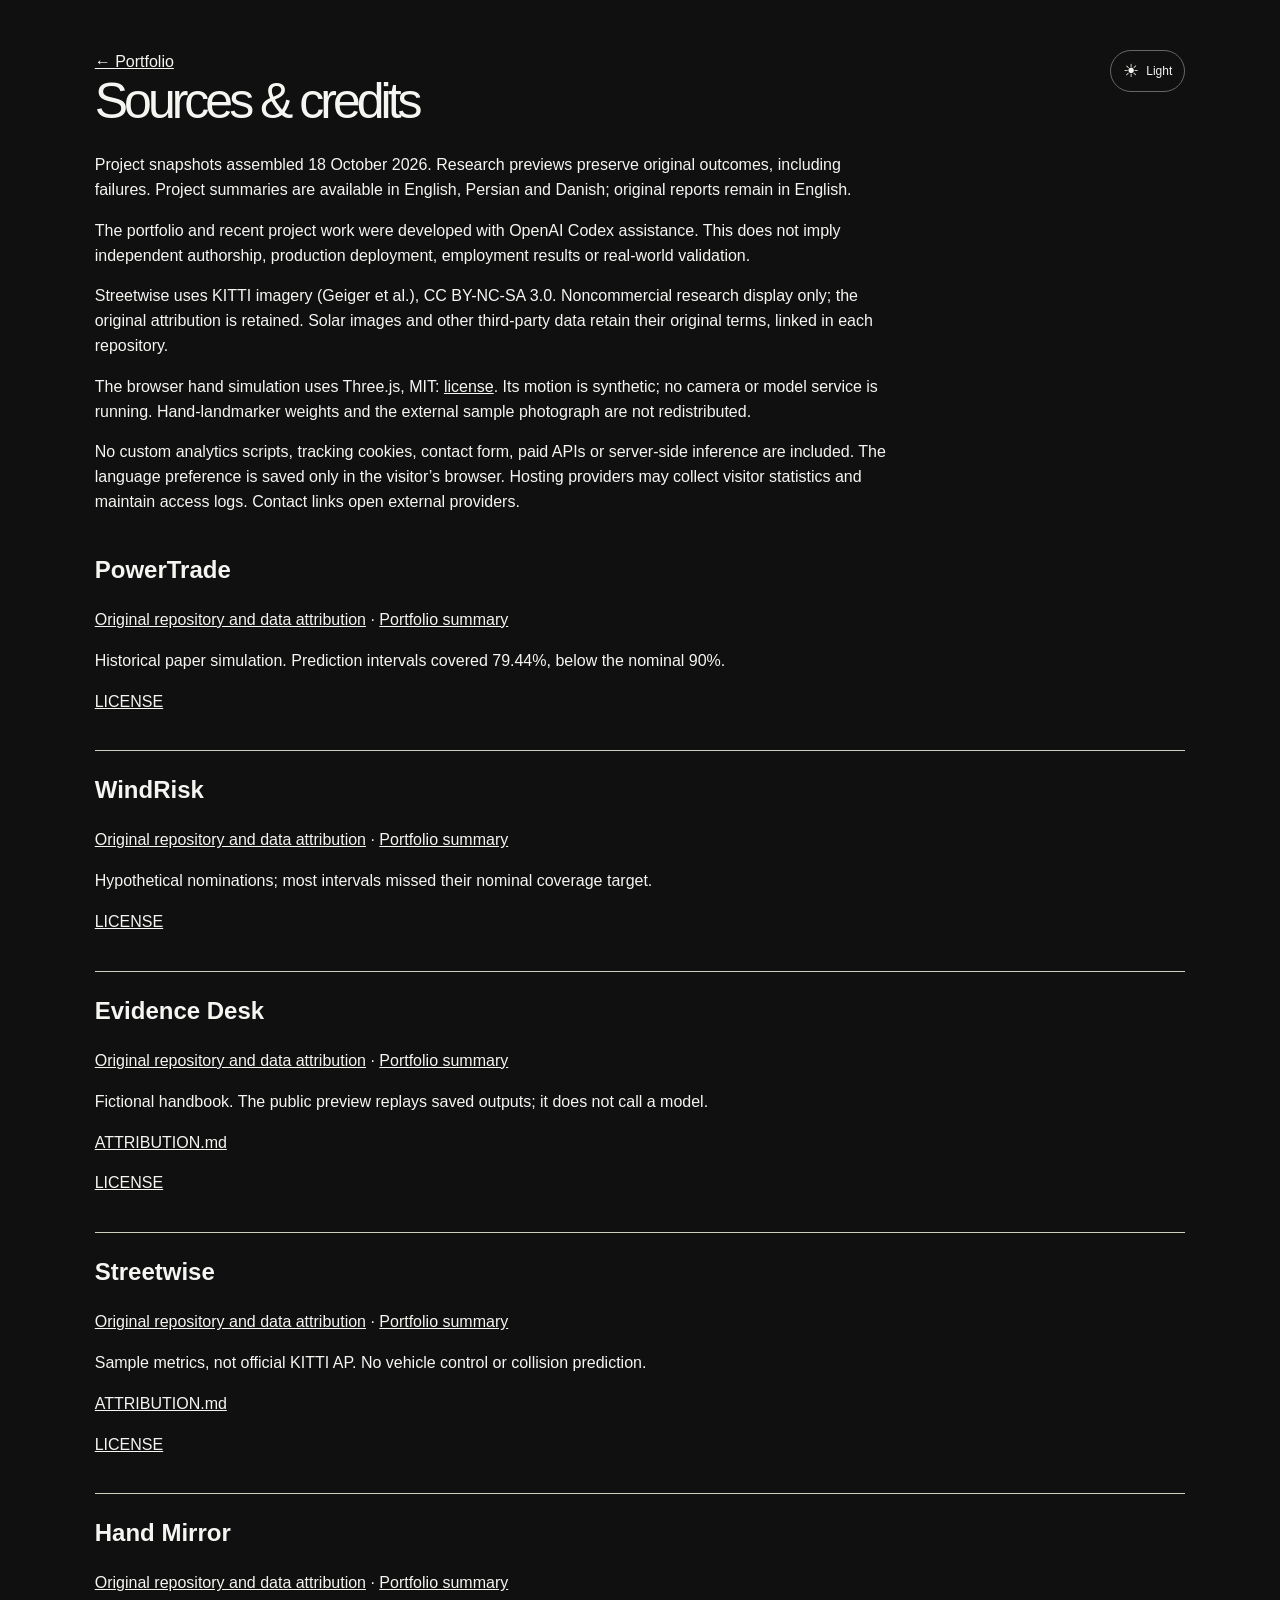
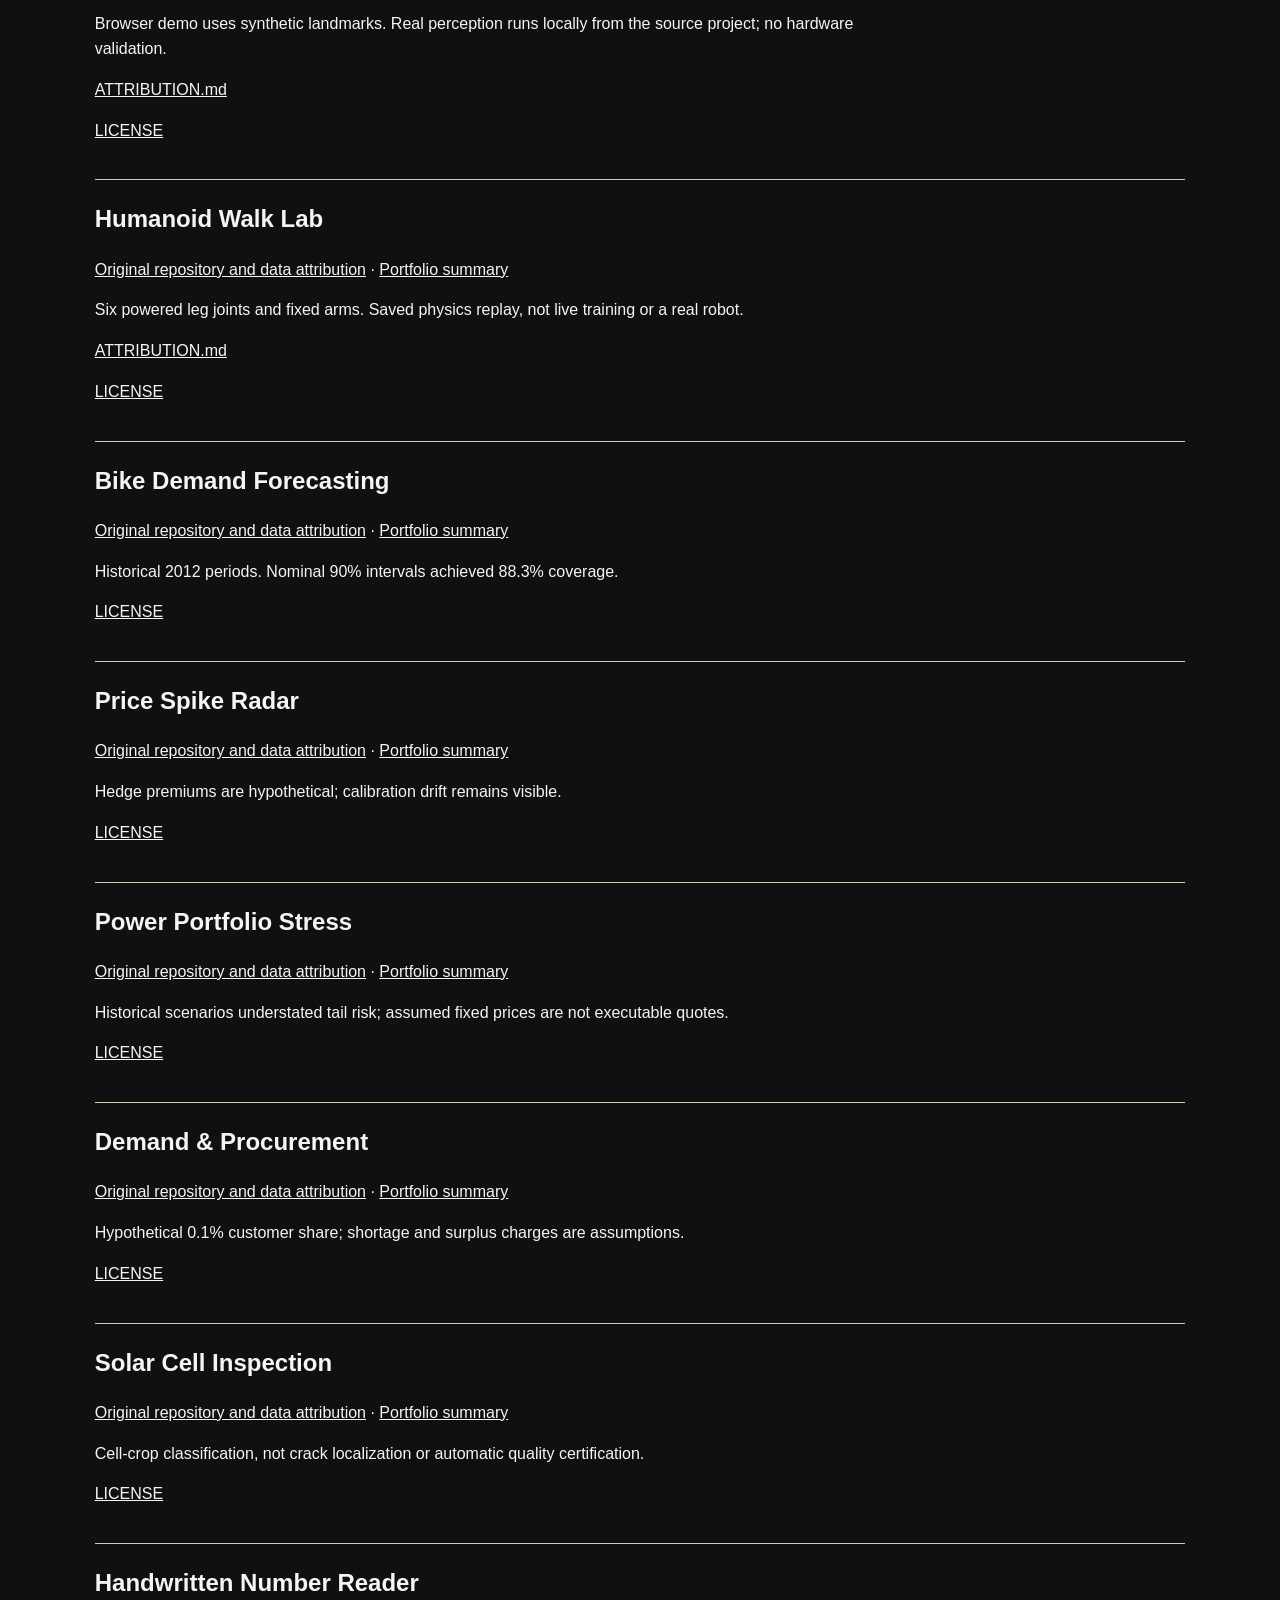
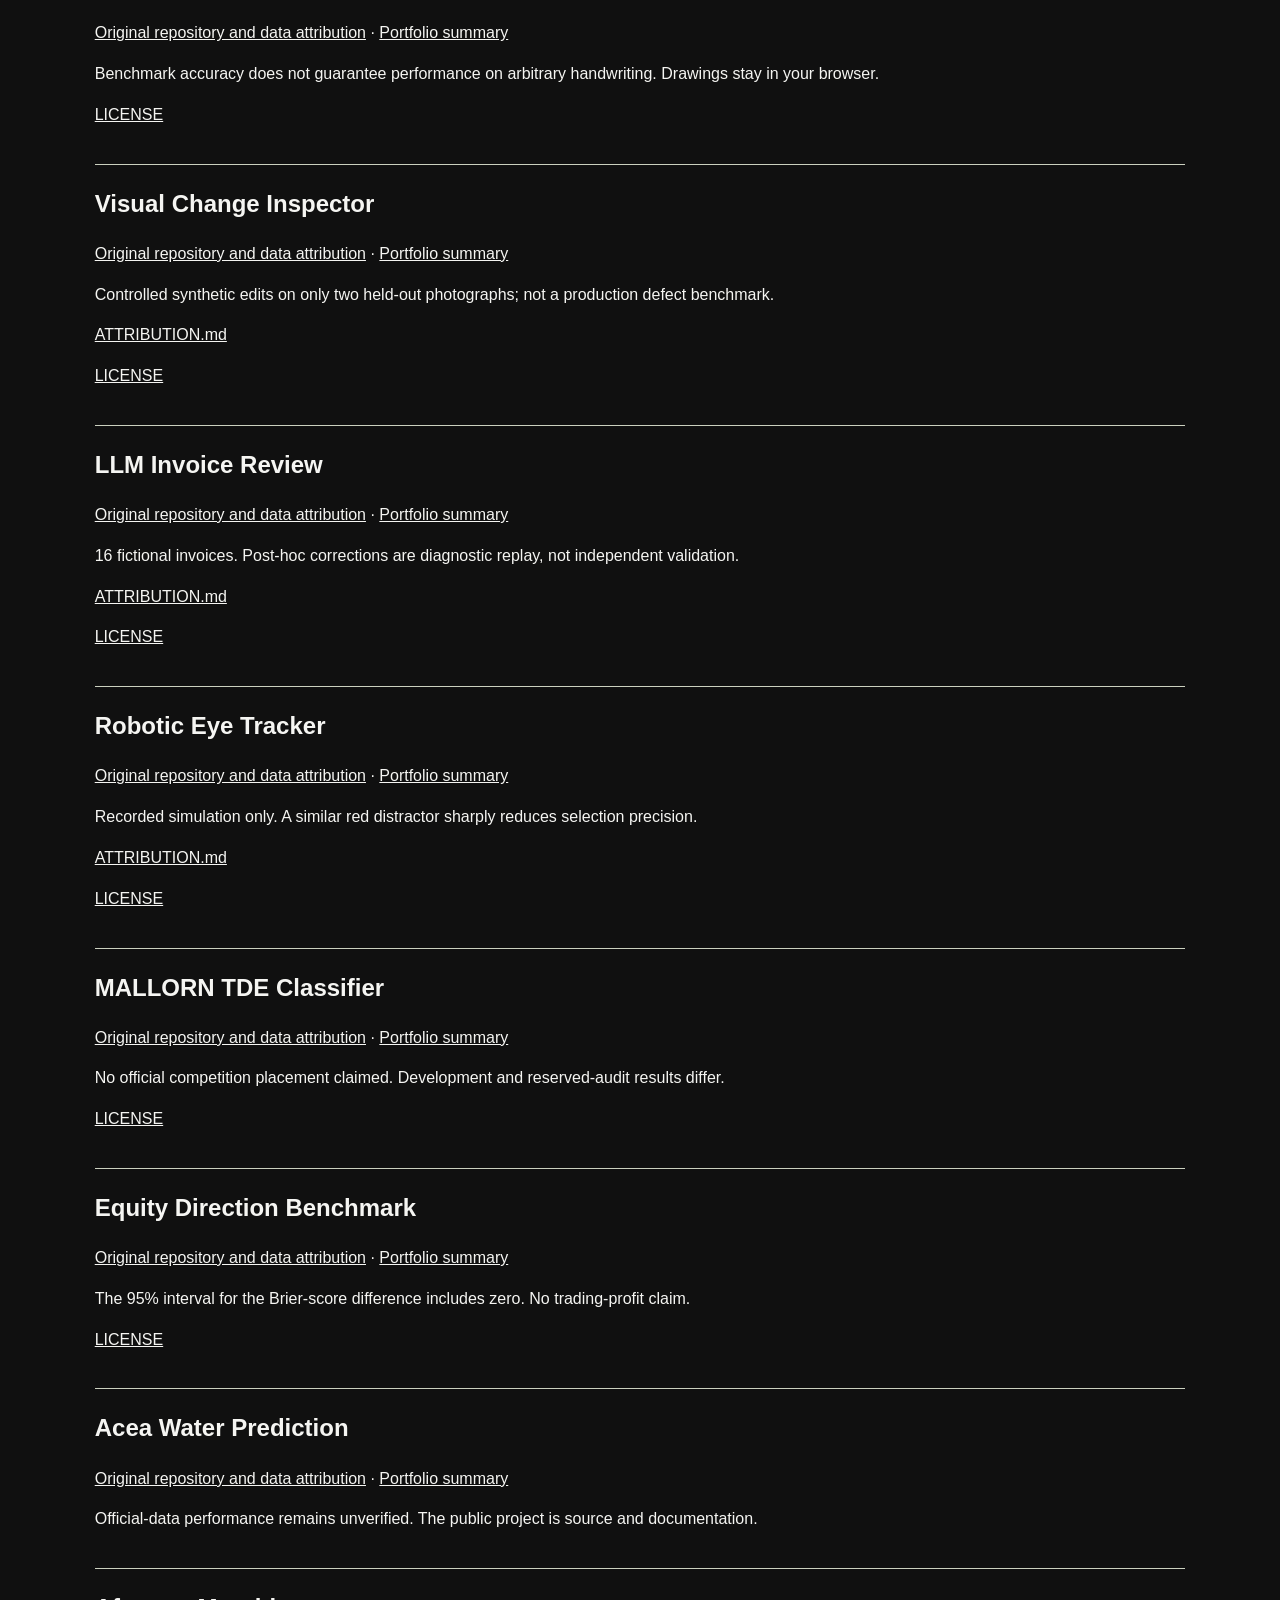
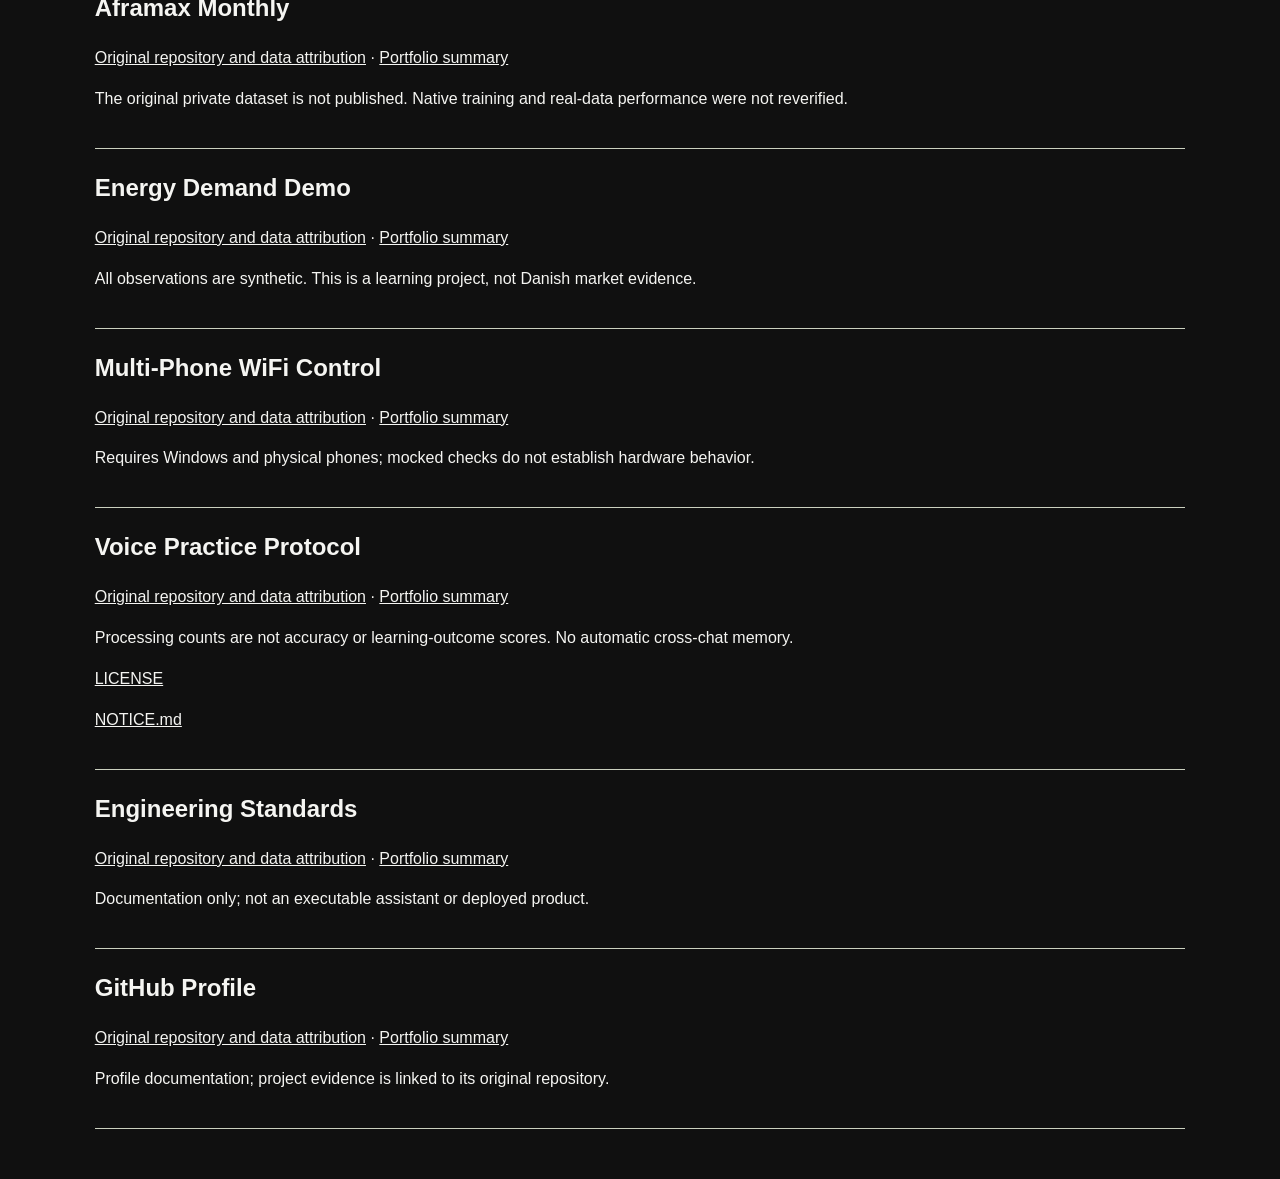
==== attribution.html @ 2ef99bba "Publish multilingual portfolio with black and light appearance options" ====
<!doctype html><html lang="en"><meta charset="utf-8"><meta name="viewport" content="width=device-width,initial-scale=1"><title>Sources & credits — Ehsan Cheraghi</title><link rel="stylesheet" href="style.css"><link rel="stylesheet" href="redesign.css"><link rel="stylesheet" href="theme.css"><script src="theme.js"></script><main class="credit-page"><button type="button" id="themeToggle" class="theme-toggle credit-theme" aria-label="Switch to light background"><span aria-hidden="true">☀</span><span class="theme-label">Light</span></button><a href="./">← Portfolio</a><h1>Sources & credits</h1><p>Project snapshots assembled 18 October 2026. Research previews preserve original outcomes, including failures. Project summaries are available in English, Persian and Danish; original reports remain in English.</p><p>The portfolio and recent project work were developed with OpenAI Codex assistance. This does not imply independent authorship, production deployment, employment results or real-world validation.</p><p>Streetwise uses KITTI imagery (Geiger et al.), CC BY-NC-SA 3.0. Noncommercial research display only; the original attribution is retained. Solar images and other third-party data retain their original terms, linked in each repository.</p><p>The browser hand simulation uses Three.js, MIT: <a href="credits/THREE-LICENSE.txt">license</a>. Its motion is synthetic; no camera or model service is running. Hand-landmarker weights and the external sample photograph are not redistributed.</p><p>No custom analytics scripts, tracking cookies, contact form, paid APIs or server-side inference are included. The language preference is saved only in the visitor’s browser. Hosting providers may collect visitor statistics and maintain access logs. Contact links open external providers.</p><article><h2>PowerTrade</h2><p><a href="https://github.com/Ehsan-Ch/danish-electricity-price-forecasting">Original repository and data attribution</a> · <a href="?project=danish-electricity-price-forecasting">Portfolio summary</a></p><p>Historical paper simulation. Prediction intervals covered 79.44%, below the nominal 90%.</p><p><a href="credits/danish-electricity-price-forecasting/LICENSE">LICENSE</a></p></article><article><h2>WindRisk</h2><p><a href="https://github.com/Ehsan-Ch/danish-wind-imbalance-risk">Original repository and data attribution</a> · <a href="?project=danish-wind-imbalance-risk">Portfolio summary</a></p><p>Hypothetical nominations; most intervals missed their nominal coverage target.</p><p><a href="credits/danish-wind-imbalance-risk/LICENSE">LICENSE</a></p></article><article><h2>Evidence Desk</h2><p><a href="https://github.com/Ehsan-Ch/llm-evidence-desk">Original repository and data attribution</a> · <a href="?project=llm-evidence-desk">Portfolio summary</a></p><p>Fictional handbook. The public preview replays saved outputs; it does not call a model.</p><p><a href="credits/llm-evidence-desk/ATTRIBUTION.md">ATTRIBUTION.md</a></p><p><a href="credits/llm-evidence-desk/LICENSE">LICENSE</a></p></article><article><h2>Streetwise</h2><p><a href="https://github.com/Ehsan-Ch/pedestrian-perception-lab">Original repository and data attribution</a> · <a href="?project=pedestrian-perception-lab">Portfolio summary</a></p><p>Sample metrics, not official KITTI AP. No vehicle control or collision prediction.</p><p><a href="credits/pedestrian-perception-lab/ATTRIBUTION.md">ATTRIBUTION.md</a></p><p><a href="credits/pedestrian-perception-lab/LICENSE">LICENSE</a></p></article><article><h2>Hand Mirror</h2><p><a href="https://github.com/Ehsan-Ch/hand-motion-robot-mirror">Original repository and data attribution</a> · <a href="?project=hand-motion-robot-mirror">Portfolio summary</a></p><p>Browser demo uses synthetic landmarks. Real perception runs locally from the source project; no hardware validation.</p><p><a href="credits/hand-motion-robot-mirror/ATTRIBUTION.md">ATTRIBUTION.md</a></p><p><a href="credits/hand-motion-robot-mirror/LICENSE">LICENSE</a></p></article><article><h2>Humanoid Walk Lab</h2><p><a href="https://github.com/Ehsan-Ch/humanoid-walk-lab">Original repository and data attribution</a> · <a href="?project=humanoid-walk-lab">Portfolio summary</a></p><p>Six powered leg joints and fixed arms. Saved physics replay, not live training or a real robot.</p><p><a href="credits/humanoid-walk-lab/ATTRIBUTION.md">ATTRIBUTION.md</a></p><p><a href="credits/humanoid-walk-lab/LICENSE">LICENSE</a></p></article><article><h2>Bike Demand Forecasting</h2><p><a href="https://github.com/Ehsan-Ch/bike-demand-forecasting">Original repository and data attribution</a> · <a href="?project=bike-demand-forecasting">Portfolio summary</a></p><p>Historical 2012 periods. Nominal 90% intervals achieved 88.3% coverage.</p><p><a href="credits/bike-demand-forecasting/LICENSE">LICENSE</a></p></article><article><h2>Price Spike Radar</h2><p><a href="https://github.com/Ehsan-Ch/danish-price-spike-radar">Original repository and data attribution</a> · <a href="?project=danish-price-spike-radar">Portfolio summary</a></p><p>Hedge premiums are hypothetical; calibration drift remains visible.</p><p><a href="credits/danish-price-spike-radar/LICENSE">LICENSE</a></p></article><article><h2>Power Portfolio Stress</h2><p><a href="https://github.com/Ehsan-Ch/danish-power-portfolio-stress">Original repository and data attribution</a> · <a href="?project=danish-power-portfolio-stress">Portfolio summary</a></p><p>Historical scenarios understated tail risk; assumed fixed prices are not executable quotes.</p><p><a href="credits/danish-power-portfolio-stress/LICENSE">LICENSE</a></p></article><article><h2>Demand &amp; Procurement</h2><p><a href="https://github.com/Ehsan-Ch/danish-demand-procurement">Original repository and data attribution</a> · <a href="?project=danish-demand-procurement">Portfolio summary</a></p><p>Hypothetical 0.1% customer share; shortage and surplus charges are assumptions.</p><p><a href="credits/danish-demand-procurement/LICENSE">LICENSE</a></p></article><article><h2>Solar Cell Inspection</h2><p><a href="https://github.com/Ehsan-Ch/solar-cell-inspection">Original repository and data attribution</a> · <a href="?project=solar-cell-inspection">Portfolio summary</a></p><p>Cell-crop classification, not crack localization or automatic quality certification.</p><p><a href="credits/solar-cell-inspection/LICENSE">LICENSE</a></p></article><article><h2>Handwritten Number Reader</h2><p><a href="https://github.com/Ehsan-Ch/handwritten-number-reader">Original repository and data attribution</a> · <a href="?project=handwritten-number-reader">Portfolio summary</a></p><p>Benchmark accuracy does not guarantee performance on arbitrary handwriting. Drawings stay in your browser.</p><p><a href="credits/handwritten-number-reader/LICENSE">LICENSE</a></p></article><article><h2>Visual Change Inspector</h2><p><a href="https://github.com/Ehsan-Ch/visual-change-inspector">Original repository and data attribution</a> · <a href="?project=visual-change-inspector">Portfolio summary</a></p><p>Controlled synthetic edits on only two held-out photographs; not a production defect benchmark.</p><p><a href="credits/visual-change-inspector/ATTRIBUTION.md">ATTRIBUTION.md</a></p><p><a href="credits/visual-change-inspector/LICENSE">LICENSE</a></p></article><article><h2>LLM Invoice Review</h2><p><a href="https://github.com/Ehsan-Ch/llm-invoice-review">Original repository and data attribution</a> · <a href="?project=llm-invoice-review">Portfolio summary</a></p><p>16 fictional invoices. Post-hoc corrections are diagnostic replay, not independent validation.</p><p><a href="credits/llm-invoice-review/ATTRIBUTION.md">ATTRIBUTION.md</a></p><p><a href="credits/llm-invoice-review/LICENSE">LICENSE</a></p></article><article><h2>Robotic Eye Tracker</h2><p><a href="https://github.com/Ehsan-Ch/robotic-eye-tracker">Original repository and data attribution</a> · <a href="?project=robotic-eye-tracker">Portfolio summary</a></p><p>Recorded simulation only. A similar red distractor sharply reduces selection precision.</p><p><a href="credits/robotic-eye-tracker/ATTRIBUTION.md">ATTRIBUTION.md</a></p><p><a href="credits/robotic-eye-tracker/LICENSE">LICENSE</a></p></article><article><h2>MALLORN TDE Classifier</h2><p><a href="https://github.com/Ehsan-Ch/mallorn-tde-classifier">Original repository and data attribution</a> · <a href="?project=mallorn-tde-classifier">Portfolio summary</a></p><p>No official competition placement claimed. Development and reserved-audit results differ.</p><p><a href="credits/mallorn-tde-classifier/LICENSE">LICENSE</a></p></article><article><h2>Equity Direction Benchmark</h2><p><a href="https://github.com/Ehsan-Ch/equity-direction-benchmark">Original repository and data attribution</a> · <a href="?project=equity-direction-benchmark">Portfolio summary</a></p><p>The 95% interval for the Brier-score difference includes zero. No trading-profit claim.</p><p><a href="credits/equity-direction-benchmark/LICENSE">LICENSE</a></p></article><article><h2>Acea Water Prediction</h2><p><a href="https://github.com/Ehsan-Ch/Acea-Water-Prediction">Original repository and data attribution</a> · <a href="?project=Acea-Water-Prediction">Portfolio summary</a></p><p>Official-data performance remains unverified. The public project is source and documentation.</p></article><article><h2>Aframax Monthly</h2><p><a href="https://github.com/Ehsan-Ch/Aframax-Monthly">Original repository and data attribution</a> · <a href="?project=Aframax-Monthly">Portfolio summary</a></p><p>The original private dataset is not published. Native training and real-data performance were not reverified.</p></article><article><h2>Energy Demand Demo</h2><p><a href="https://github.com/Ehsan-Ch/energy-demand-forecasting-demo">Original repository and data attribution</a> · <a href="?project=energy-demand-forecasting-demo">Portfolio summary</a></p><p>All observations are synthetic. This is a learning project, not Danish market evidence.</p></article><article><h2>Multi-Phone WiFi Control</h2><p><a href="https://github.com/Ehsan-Ch/Multi-Phone-WiFi-Control-System">Original repository and data attribution</a> · <a href="?project=Multi-Phone-WiFi-Control-System">Portfolio summary</a></p><p>Requires Windows and physical phones; mocked checks do not establish hardware behavior.</p></article><article><h2>Voice Practice Protocol</h2><p><a href="https://github.com/Ehsan-Ch/504-words-voice-practice">Original repository and data attribution</a> · <a href="?project=504-words-voice-practice">Portfolio summary</a></p><p>Processing counts are not accuracy or learning-outcome scores. No automatic cross-chat memory.</p><p><a href="credits/504-words-voice-practice/LICENSE">LICENSE</a></p><p><a href="credits/504-words-voice-practice/NOTICE.md">NOTICE.md</a></p></article><article><h2>Engineering Standards</h2><p><a href="https://github.com/Ehsan-Ch/engineering-copilot-knowledge">Original repository and data attribution</a> · <a href="?project=engineering-copilot-knowledge">Portfolio summary</a></p><p>Documentation only; not an executable assistant or deployed product.</p></article><article><h2>GitHub Profile</h2><p><a href="https://github.com/Ehsan-Ch/Ehsan-Ch">Original repository and data attribution</a> · <a href="?project=Ehsan-Ch">Portfolio summary</a></p><p>Profile documentation; project evidence is linked to its original repository.</p></article></main></html>
---- style.css ----
@font-face{font-family:system;src:local('Arial')}*{box-sizing:border-box}html{scroll-behavior:smooth;scroll-padding-top:100px}body{margin:0;background:#f5f3eb;color:#252722;font-family:Arial,Tahoma,sans-serif;font-size:16px;line-height:1.55}a{color:inherit;text-decoration:none}a:hover{text-decoration:underline;text-underline-offset:5px}button,input,select{font:inherit}button,a,input,select{touch-action:manipulation}button{cursor:pointer}button:focus-visible,a:focus-visible,input:focus-visible,summary:focus-visible{outline:3px solid #8f3d2e;outline-offset:5px}::selection{background:#e0ab8f}img{display:block;max-width:100%;height:auto}[hidden]{display:none!important}.header,main,footer{max-width:1392px;margin:auto;padding-inline:56px}.header{height:108px;display:flex;align-items:center;justify-content:space-between;border-bottom:1px solid #cecec3;gap:30px}.brand{font-size:40px;font-weight:800;letter-spacing:-3px;line-height:1}.brand span{font-size:12px;margin-left:5px;color:#ad4836;vertical-align:top}.header nav{display:flex;gap:36px;margin-inline-start:auto}.languages{display:flex;align-items:center;background:#e8e7de;padding:4px;border-radius:30px}.languages button{border:0;background:none;border-radius:20px;font-size:12px;padding:8px 12px;color:#4d5047}.languages button[aria-pressed=true]{background:#292e25;color:#fff}.hero{display:grid;grid-template-columns:1fr 1fr;gap:64px;align-items:center;padding:78px 0 68px}.eyebrow{font:600 11px/1.5 Arial,Tahoma,sans-serif;letter-spacing:1.6px;text-transform:uppercase;margin:0 0 24px;color:#575e50}h1,h2,h3,p{margin-top:0}h1{font-size:clamp(48px,5.5vw,77px);line-height:1.05;font-weight:500;letter-spacing:-4px;margin-bottom:26px}h1 em{font-family:Georgia,serif;font-weight:400;color:#9c4130}.intro{max-width:460px;color:#5a5f53;line-height:1.75;margin-bottom:30px}.button{display:inline-flex;align-items:center;gap:36px;background:#293b30;color:white;padding:15px 23px;font-size:14px;border-radius:3px}.button:hover{background:#3b5040;text-decoration:none}.hero-art{background:#dfe4d7;padding:22px;transform:rotate(1deg);border-radius:4px}.art-top{display:flex;justify-content:space-between;gap:15px;font-size:10px;letter-spacing:1.1px;margin-bottom:18px;color:#4c5847}.hero-art>img{width:100%;height:278px;object-fit:cover;object-position:50% 40%;border-radius:2px}.art-bottom{display:flex;justify-content:space-between;align-items:center;padding-top:22px;gap:18px}.art-bottom h2{font-size:24px;margin:0 0 5px;letter-spacing:-.5px}.art-bottom p{font-size:12px;color:#53604e;margin:0}.art-bottom>a{font-size:28px;width:45px;height:45px;display:grid;place-items:center;border:1px solid #b7c0ad;border-radius:50%}.overview{display:flex;justify-content:space-between;gap:20px;padding:22px 0;border-block:1px solid #cecec3;font-size:12px;color:#4f584a}.overview span:before{content:'+';color:#a34836;margin-inline-end:12px}.section{padding-block:76px}.section-head{display:flex;justify-content:space-between;align-items:flex-end;gap:40px;margin-bottom:34px}.section-head h2,.approach h2{font-size:40px;line-height:1.14;letter-spacing:-1.8px;font-weight:500;margin-bottom:0}.section-head>p{width:305px;max-width:40%;font-size:14px;line-height:1.7;color:#63695e;margin-bottom:0}.featured{display:grid;grid-template-columns:repeat(3,minmax(0,1fr));gap:40px 26px}.card-media{position:relative;overflow:hidden;background:#e2e4d8;aspect-ratio:1.55;border:1px solid #d3d6ca;border-radius:3px;margin-bottom:18px}.card-media img{width:100%;height:100%;object-fit:cover;object-position:top;transition:transform .25s}.project-card:hover img{transform:scale(1.025)}.card-media .ordinal{position:absolute;top:10px;left:10px;padding:3px 8px;background:#f5f3ebeb;color:#3d4c40;font-size:11px;border-radius:2px}.card-meta{display:flex;justify-content:space-between;gap:10px;font-size:10px;letter-spacing:1px;text-transform:uppercase;color:#73796c;margin-bottom:9px}.project-card h3{font-size:24px;line-height:1.15;font-weight:500;letter-spacing:-.8px;margin-bottom:12px}.project-card p{font-size:14px;color:#5e6558;line-height:1.65;margin-bottom:16px}.card-link{font-size:12px;font-weight:600;border-bottom:1px solid #b9bcad;padding-bottom:4px}.collection{border-top:1px solid #cecec3}.search{width:320px;max-width:45%}.search>span{display:block;font-size:11px;margin-bottom:8px;color:#58614e}.search input{width:100%;background:transparent;border:0;border-bottom:1px solid #6d775e;padding:10px 0;font-size:14px;border-radius:0}.filters{display:flex;gap:8px;flex-wrap:wrap}.filters button{background:transparent;border:1px solid #c9cdbd;color:#48523e;border-radius:30px;padding:8px 16px;font-size:12px}.filters button[aria-pressed=true]{background:#2c3c2e;color:#fff;border-color:#2c3c2e}.result-count{font-size:11px;color:#6c7562;margin-top:22px;margin-bottom:10px}.project-row{display:grid;grid-template-columns:40px 1fr 150px 22px;gap:24px;padding:24px 0;border-bottom:1px solid #d4d7cb;align-items:center}.row-number{font-size:12px;color:#777f6d}.project-row h3{font-size:21px;font-weight:500;line-height:1.3;margin:0 0 6px}.project-row p{font-size:13px;line-height:1.6;color:#656e5c;margin:0;max-width:720px}.row-category{font-size:11px;letter-spacing:.4px;color:#606b54}.project-row>a:last-child{font-size:24px}.approach{display:grid;grid-template-columns:1fr 1fr;gap:100px;border-top:1px solid #cbd0bf}.approach>div>p:last-child{font-size:14px;max-width:390px;line-height:1.8;margin-top:25px;color:#616b57}.principles article{display:flex;gap:25px;padding-block:20px;border-bottom:1px solid #cbd0bf}.principles article:first-child{padding-top:0}.principles article>span{font-size:11px;color:#a34a37;padding-top:5px}.principles h3{font-size:19px;font-weight:500;margin-bottom:10px}.principles p{font-size:14px;color:#626c58;margin:0}.contact{border-top:1px solid #cbd0bf}.contact-row{display:grid;grid-template-columns:1fr 1fr;gap:100px}.contact h2{font-size:48px;line-height:1.13;font-weight:500;letter-spacing:-2px;margin:0}.contact-row p{max-width:400px;color:#616a56;margin-bottom:24px}.contact-links{display:flex;flex-wrap:wrap;gap:16px}.contact-links a{font-size:14px;border-bottom:1px solid #6d775e;padding:8px 0}footer{border-top:1px solid #cbd0bf;display:flex;gap:35px;justify-content:space-between;align-items:flex-start;padding-block:26px;font-size:11px;color:#6c7461}footer>p{max-width:490px;margin:0}footer>span{white-space:nowrap}.skip{position:fixed;top:-100px;z-index:100;background:#fff;padding:15px}.skip:focus{top:10px}.detail{padding-block:50px}.back{display:inline-block;font-size:13px;margin-bottom:45px}.detail h1{max-width:900px;font-size:62px;letter-spacing:-2px}.detail .summary{max-width:800px;font-size:23px;line-height:1.5;color:#626b59}.detail .tags{display:flex;gap:8px;flex-wrap:wrap;margin:25px 0}.tags span{border:1px solid #c8cfbc;padding:5px 10px;border-radius:20px;font-size:11px}.detail-actions{display:flex;gap:20px;align-items:center;flex-wrap:wrap;margin-block:30px}.detail-actions a:not(.button){font-size:14px;border-bottom:1px solid #9ba58d}.detail-grid{display:grid;grid-template-columns:1fr 1fr;gap:40px;border-block:1px solid #cbd0bf;padding:28px 0;margin:36px 0}.detail-grid h2{font-size:12px;letter-spacing:1px;text-transform:uppercase;color:#5f6954}.detail-grid p{font-size:17px;margin:0;line-height:1.7}.preview-note{border-inline-start:3px solid #a64733;padding:10px 18px;color:#69745d;font-size:13px;background:#efeee5}.detail-visual{max-width:100%;border:1px solid #d0d5c6;margin-block:30px;border-radius:4px}.chart-list img{background:white;margin-bottom:20px;border:1px solid #d0d5c6;width:100%}.source-note{font-size:12px;color:#6c765f}.readme{white-space:pre-wrap;font:14px/1.75 Arial,Tahoma,sans-serif;overflow-wrap:anywhere;max-height:650px;overflow:auto;background:#eeeee5;padding:24px;direction:ltr;text-align:left}details>summary{cursor:pointer;padding-block:20px}.detail video{width:100%;max-height:520px;background:#132321}.credit-page{padding-block:50px}.credit-page h1{font-size:50px}.credit-page article{padding-block:20px;border-bottom:1px solid #cbd0bf}.credit-page p{max-width:800px}.credit-page a{text-decoration:underline}.webgl{width:100%;height:430px;display:block;background:#101c23}.demo-controls{display:flex;gap:10px;padding-block:15px;flex-wrap:wrap}.demo-controls button,.demo-controls select{background:#e4e8dc;color:#2b392a;border:1px solid #b4c0a5;padding:10px 16px}.demo-status{font-size:13px;color:#5f6c54}.hero-art,.project-card{min-width:0}[dir=rtl] h1,[dir=rtl] h2,[dir=rtl] h3{letter-spacing:0;font-family:Tahoma,Arial,sans-serif;line-height:1.45}[dir=rtl] h1 em{font-family:inherit;font-style:normal}[dir=rtl] .eyebrow{letter-spacing:0}[dir=rtl] .hero-art{transform:rotate(-1deg)}[dir=rtl] h1{font-size:59px}[dir=rtl] .card-meta{letter-spacing:0}[dir=rtl] .card-media .ordinal{left:auto;right:10px}[dir=rtl] .detail h1{font-size:50px}.rtl-number{direction:ltr;unicode-bidi:embed}
@media(min-width:1450px){.hero{padding-top:100px;padding-bottom:90px}.hero-art>img{height:320px}}
@media(max-width:1000px){.header,main,footer{padding-inline:30px}.hero{gap:30px}.hero-art>img{height:240px}h1{font-size:60px}.featured{grid-template-columns:repeat(2,minmax(0,1fr))}.approach,.contact-row{gap:45px}.section-head h2{font-size:34px}.project-row{grid-template-columns:25px 1fr 110px 18px;gap:14px}}
@media(max-width:680px){.header,main,footer{padding-inline:22px}.header{height:82px;gap:12px}.header nav{display:none}.brand{font-size:34px}.languages{margin-inline-start:auto}.hero{grid-template-columns:1fr;gap:40px;padding:44px 0}.hero h1{font-size:62px;letter-spacing:-3px}.hero .intro{font-size:16px}.hero-art{transform:none!important;padding:16px}.hero-art>img{height:235px}.overview{display:grid;gap:10px}.section{padding-block:50px}.section-head{display:block;margin-bottom:28px}.section-head>p{max-width:100%;width:auto;margin-top:20px}.section-head h2,.approach h2{font-size:33px}.featured{grid-template-columns:1fr;gap:36px}.card-media{aspect-ratio:1.7}.project-card h3{font-size:25px}.search{max-width:100%;width:100%;margin-top:24px;display:block}.project-row{grid-template-columns:24px 1fr 20px;gap:12px;padding-block:22px}.row-category{display:none}.project-row h3{font-size:19px}.approach,.contact-row{grid-template-columns:1fr;gap:32px}.contact h2{font-size:41px}.contact-links{gap:20px}footer{flex-direction:column;gap:14px}.detail h1{font-size:42px}.detail .summary{font-size:20px}.detail-grid{grid-template-columns:1fr;gap:25px}.webgl{height:340px}[dir=rtl] .hero h1{font-size:47px}[dir=rtl] .detail h1{font-size:37px}[dir=rtl] .section-head h2{font-size:28px}.eyebrow{font-size:10px}}
@media(prefers-reduced-motion:reduce){html{scroll-behavior:auto}*{transition:none!important}}
@media(max-width:680px){html:lang(da) .hero h1{font-size:45px;letter-spacing:-2px}}
---- redesign.css ----
/* Reference-inspired direction: monumental type, dark canvas and asymmetric work panels.
   All project content, imagery and branding remain Ehsan's original portfolio material. */
:root{--bg:#191919;--ink:#f5f5f2;--muted:#a4a4a1;--line:#3b3b39;--accent:#87e4c0}body{background:var(--bg);color:var(--ink);font-family:Arial,Tahoma,sans-serif}::selection{background:var(--accent);color:#151515}html{scroll-padding-top:40px}.header,main,footer{max-width:1600px;padding-inline:7.4vw}.header{border:0;height:120px;gap:18px;position:relative;z-index:5}.brand{font-size:46px;color:#f4f4f0;letter-spacing:-4px}.brand span{color:var(--accent);font-size:10px}.brand-caption{font-size:9px;letter-spacing:1.6px;line-height:1.5;margin-top:3px}.languages{margin-inline-start:auto;background:transparent;border:1px solid #4a4a47;padding:3px}.languages button{color:#c0c0bc;padding:7px 11px;font-size:11px}.languages button[aria-pressed=true]{background:#f0f0ec;color:#181818}.menu-toggle,.menu-close{border:0;border-radius:50%;width:58px;height:58px;display:grid;align-content:center;justify-content:center;gap:6px;background:#e8e8e3;color:#1b1b1b;margin-inline-start:20px;flex:none}.menu-toggle span{height:1px;width:21px;background:#111;display:block}.menu-toggle:hover{background:var(--accent)}.menu-close{font-size:40px;line-height:1;position:absolute;top:32px;right:5vw;border:1px solid #777}dialog{color:#191919;background:#eaeae5;width:100vw;max-width:none;height:100dvh;max-height:none;position:fixed;inset:0;margin:0;border:0;padding:12vh 10vw;overflow:auto}dialog::backdrop{background:#191919}.menu-open{overflow:hidden}.menu-links{display:flex;flex-direction:column;align-items:flex-start;gap:12px;margin-top:5vh}.menu-links a{font-size:clamp(28px,6vw,82px);font-weight:800;letter-spacing:-2px;line-height:1.12;text-transform:uppercase}.menu-links a:hover{-webkit-text-stroke:1px #191919;color:transparent;text-decoration:none}.menu-note{display:block;margin-top:7vh;font-size:12px;letter-spacing:2px}.scroll-track{position:fixed;right:3vw;top:68vh;height:18vh;width:1px;background:#3d3d3b;z-index:4;pointer-events:none}.scroll-track i{display:block;width:1px;background:#deded8;height:0}.hero{display:block;position:relative;min-height:calc(100svh - 120px);padding:7.5vh 0 11vh}.hero-copy{max-width:100%}.hero .eyebrow{color:#b0b0aa;font-size:10px;letter-spacing:2px;margin-bottom:28px}.hero h1{font-family:Arial,Tahoma,sans-serif;font-size:clamp(66px,8.25vw,132px);font-weight:900;line-height:.98;letter-spacing:-5px;text-transform:uppercase;margin-bottom:33px;max-width:1200px}.hero h1 em{font-family:inherit;font-style:normal;font-weight:900;color:transparent;-webkit-text-stroke:1.3px #eee;letter-spacing:inherit}.hero .intro{font-size:18px;line-height:1.65;max-width:680px;color:#cececa;margin-bottom:25px}.hero-link{font-size:14px;border-bottom:1px solid #777;padding-bottom:8px;display:inline-flex;gap:20px}.hero-link:hover{color:var(--accent);text-decoration:none}.hero-scroll{position:absolute;bottom:35px;right:0;display:flex;align-items:center;gap:25px;font-size:10px;text-transform:uppercase;letter-spacing:1.8px;color:#9c9c97}.hero-scroll>span:last-child{font-size:30px;color:#ddd}.overview{border-color:var(--line);font-size:11px;letter-spacing:.4px;color:#aaa;padding-block:21px}.overview span:before{color:var(--accent)}.section{padding-block:115px}.eyebrow{color:#9f9f9a;letter-spacing:2px;font-size:10px}.section-head{margin-bottom:90px;align-items:flex-end}.section-head h2,.approach h2{font-size:clamp(35px,4.4vw,66px);line-height:1.05;font-weight:800;letter-spacing:-2.5px}.section-head>p{color:#aaa;font-size:13px;line-height:1.7;max-width:29%;width:320px}.featured{display:block}.project-card{position:relative;margin-block:0 155px;padding-top:35px;isolation:isolate}.project-card:last-child{margin-bottom:0}.card-image-link{display:block;width:86%;position:relative;z-index:0}.card-media{margin:0;aspect-ratio:1.8;background:#253a30;border:0;border-radius:0;overflow:hidden;box-shadow:none}.card-media img{width:100%;height:100%;object-fit:contain;object-position:center;transition:transform 1s cubic-bezier(.2,.7,.2,1);filter:saturate(.86)}.project-card:hover .card-media img{transform:scale(1.04)}.project-card:nth-child(2n) .card-image-link{margin-inline-start:14%}.project-card:nth-child(4) .card-media{background:#eeeee6}.project-card:nth-child(5) .card-media{background:#0b151b}.project-card:nth-child(6) .card-media{background:#d5d8d4}.project-card h3{position:relative;z-index:2;margin:-12px 0 0 3%;font-size:clamp(44px,6.8vw,104px);line-height:1;letter-spacing:-4px;font-weight:900;text-transform:uppercase;max-width:83%;overflow-wrap:anywhere}.project-card h3 a{color:#f0f0ec;text-shadow:0 3px 22px #0004}.project-card h3 a:hover{text-decoration:none;color:var(--accent)}.project-card:nth-child(2n) h3{margin-inline-start:18%}.card-number{position:absolute;right:-2%;top:17%;font-size:clamp(110px,16vw,235px);font-weight:900;line-height:1;color:transparent;-webkit-text-stroke:1px #555;z-index:-1;writing-mode:vertical-rl;letter-spacing:-10px}.project-card:nth-child(2n) .card-number{right:auto;left:-2%}.card-meta{position:absolute;right:1.5%;top:38px;display:flex;flex-direction:column;gap:18px;writing-mode:vertical-rl;text-transform:uppercase;font-size:10px;letter-spacing:1.5px;color:#b9b9b3}.project-card:nth-child(2n) .card-meta{right:auto;left:1.5%}.project-circle{position:absolute;z-index:3;right:6%;top:calc(100% - 190px);width:142px;height:142px;border-radius:50%;background:var(--accent);color:#11241b;display:grid;place-items:center;text-align:center;padding:22px;transition:transform .35s,background .35s;box-shadow:0 6px 25px #0002}.project-circle>span{font-size:11px;font-weight:700;text-transform:uppercase;letter-spacing:1.2px;line-height:1.5;transform:rotate(-12deg)}.project-circle:hover{transform:rotate(12deg) scale(1.06);text-decoration:none;background:#edf7ee}.project-card:nth-child(2n) .project-circle{right:auto;left:6%}.project-card .card-description{max-width:540px;margin:24px 0 0 3%;color:#aaa;line-height:1.7;font-size:14px;padding-inline-end:20px}.project-card:nth-child(2n) .card-description{margin-inline-start:18%}.collection{border-color:var(--line)}.collection .section-head{margin-bottom:40px}.search>span{color:#aaa}.search input{color:#eee;border-color:#73736c}.search input::placeholder{color:#92928d}.filters button{border-color:#555;color:#c2c2bb}.filters button[aria-pressed=true]{background:#ededdf;border-color:#ededdf;color:#1b1b1b}.filters button:hover{border-color:#ddd}.result-count{color:#999}.project-row{border-color:var(--line);padding-block:27px;transition:padding .25s,background .25s}.project-row:hover{padding-inline:14px;background:#232321}.project-row h3{font-size:23px;font-weight:600;color:#e8e8e1;letter-spacing:-.6px}.project-row p{color:#9e9e97}.row-number,.row-category{color:#999990}.project-row>a:last-child{color:var(--accent)}.approach{border-color:var(--line);gap:90px}.approach>div>p:last-child{color:#a4a49c}.principles article{border-color:var(--line);padding-block:28px}.principles article>span{color:var(--accent)}.principles h3{font-size:22px;color:#eee}.principles p{color:#a3a39b}.contact{border-color:var(--line);padding-bottom:130px}.contact-row{grid-template-columns:1.2fr 1fr;gap:70px}.contact h2{font-size:clamp(44px,5.4vw,83px);font-weight:800;letter-spacing:-3.5px;line-height:1.05}.contact-row p{color:#aaa}.contact-links a{border-color:#888;color:var(--accent)}footer{border-color:var(--line);color:#9d9d95;padding-block:32px;font-size:11px}.detail{padding-block:70px}.detail .back{color:#aaa}.detail h1{font-size:clamp(45px,6.8vw,100px);font-weight:800;line-height:1.03;letter-spacing:-4px;text-transform:uppercase;max-width:1100px}.detail .summary{color:#b1b1a8;font-size:23px}.detail .tags span{border-color:#555;color:#bcbcb4}.detail-grid{border-color:var(--line)}.detail-grid h2{color:var(--accent)}.detail-grid p{color:#c8c8c0}.button{background:#ecece5;color:#191919;border-radius:0}.button:hover{background:var(--accent);color:#102017}.detail-actions a:not(.button){border-color:#888}.preview-note{background:#242422;border-color:var(--accent);color:#babaae}.detail-visual{border-color:#3c3c36;border-radius:0}.chart-list img{border-color:#3c3c36}.source-note{color:#aaa}.readme{background:#242422;color:#c8c8c0}.demo-controls button,.demo-controls select{background:#32332e;color:#e8e8e0;border-color:#606252}.demo-status{color:#aaa}button:disabled{opacity:.5;cursor:wait}.skip{background:#fff;color:#111}.reveal{opacity:1;transform:none}.reveal.in-view .card-media{animation:enter-work .85s cubic-bezier(.2,.7,.2,1) both}@keyframes enter-work{from{opacity:.65;transform:translateY(38px)}to{opacity:1;transform:translateY(0)}}a:focus-visible,button:focus-visible,input:focus-visible,select:focus-visible{outline:2px solid var(--accent);outline-offset:6px}
[dir=rtl] .hero h1{font-family:Tahoma,Arial,sans-serif;font-weight:900;font-size:clamp(57px,7vw,108px);line-height:1.2;letter-spacing:0}[dir=rtl] .hero h1 em{font-family:inherit;font-weight:900}[dir=rtl] .hero-scroll{right:auto;left:0}[dir=rtl] .project-card h3{font-family:Arial,Tahoma,sans-serif;line-height:1.1;letter-spacing:-2px}[dir=rtl] .card-meta{writing-mode:horizontal-tb;right:0;top:0;flex-direction:row;font-size:10px}[dir=rtl] .project-card:nth-child(2n) .card-meta{left:0;right:auto}[dir=rtl] .project-circle span{letter-spacing:0;font-size:13px;transform:none}[dir=rtl] .section-head h2,[dir=rtl] .approach h2{font-size:clamp(31px,3.8vw,53px);line-height:1.5}[dir=rtl] .contact h2{font-size:clamp(37px,4.7vw,64px);line-height:1.45}[dir=rtl] .detail h1{font-family:Arial,Tahoma,sans-serif;font-size:clamp(42px,6vw,90px);line-height:1.1}[dir=rtl] .menu-links a{letter-spacing:0;font-family:Tahoma,Arial,sans-serif;line-height:1.6}
@media(max-width:1000px){.header,main,footer{padding-inline:6vw}.hero h1{font-size:9.2vw;letter-spacing:-3px}.section{padding-block:85px}.project-card{margin-bottom:115px}.project-circle{width:118px;height:118px;top:calc(100% - 173px)}.project-card h3{font-size:7.4vw;letter-spacing:-2.5px}.card-media{aspect-ratio:1.55}.project-card .card-description{max-width:70%}.section-head h2{font-size:42px}.contact-row{gap:40px}.approach{gap:45px}}
@media(max-width:680px){.header,main,footer{padding-inline:23px}.header{height:92px;gap:10px}.brand{font-size:35px}.brand-caption{display:none}.languages{margin-inline-start:auto}.languages button{font-size:10px;padding:7px 8px}.menu-toggle{width:43px;height:43px;margin-inline-start:5px}.hero{min-height:calc(100svh - 92px);padding:10vh 0 95px}.hero h1{font-size:clamp(38px,11.7vw,75px);line-height:1.05;letter-spacing:-2px;margin-bottom:30px}.hero .eyebrow{font-size:8px;letter-spacing:1.5px;max-width:260px;line-height:1.8}.hero .intro{font-size:15px;line-height:1.75}.hero-link{font-size:12px}.hero-scroll{bottom:30px;font-size:8px;gap:15px}.scroll-track{display:none}.overview{gap:12px;padding-block:22px;font-size:10px}.section{padding-block:65px}.section-head{margin-bottom:55px}.section-head h2,.approach h2{font-size:34px;letter-spacing:-1.5px}.section-head>p{max-width:100%;font-size:13px}.project-card{padding-top:22px;margin-bottom:85px}.card-image-link{width:94%}.project-card:nth-child(2n) .card-image-link{margin-inline-start:6%}.card-media{aspect-ratio:1.2}.card-number{font-size:115px;top:32%;right:-6%;letter-spacing:-8px}.project-card:nth-child(2n) .card-number{left:-6%}.card-meta{writing-mode:horizontal-tb;right:auto;top:0;font-size:8px;gap:12px;flex-direction:row;letter-spacing:.8px}.project-card:nth-child(2n) .card-meta{left:auto;right:0}.project-card h3{font-size:clamp(30px,10vw,52px);letter-spacing:-1.5px;margin:-8px 0 0 0;max-width:88%}.project-card:nth-child(2n) h3{margin-inline-start:7%}.project-circle{width:82px;height:82px;padding:10px;right:0;top:calc(100% - 180px)}.project-card:nth-child(2n) .project-circle{left:0}.project-circle span{font-size:8px;letter-spacing:.4px}.project-card .card-description{font-size:13px;margin:20px 0 0 0;max-width:100%;padding:0}.project-card:nth-child(2n) .card-description{margin-inline-start:7%}.search{max-width:100%;width:100%}.project-row{grid-template-columns:22px 1fr 18px;padding-block:23px}.project-row h3{font-size:19px}.project-row p{font-size:12px}.approach,.contact-row{grid-template-columns:1fr;gap:36px}.contact h2{font-size:44px;letter-spacing:-1.8px}.contact{padding-bottom:70px}.contact-row p{font-size:14px}.menu-close{width:48px;height:48px;top:25px}.menu-links{margin-top:9vh;gap:24px}.menu-links a{font-size:38px;letter-spacing:-1.5px}.detail{padding-block:35px}.detail h1{font-size:43px;letter-spacing:-1.7px}.detail .summary{font-size:19px}.detail-grid p{font-size:16px}.detail-grid{grid-template-columns:1fr}.detail-actions{gap:24px}.button{font-size:12px;padding:14px 17px}.detail-actions a:not(.button){font-size:13px}.readme{padding:16px;font-size:12px}[dir=rtl] .hero h1{font-size:48px;line-height:1.35}[dir=rtl] .section-head h2{font-size:29px}[dir=rtl] .project-card h3{font-size:36px}[dir=rtl] .project-circle span{font-size:10px}[dir=rtl] .detail h1{font-size:40px}html:lang(da) .hero h1{font-size:10.6vw;letter-spacing:-1.8px}.hero-scroll,.overview{max-width:100%}}
@media(prefers-reduced-motion:reduce){html{scroll-behavior:auto}*,*::before,*::after{animation:none!important;transition:none!important}.reveal,.reveal.in-view .card-media{opacity:1;transform:none}}

@media(max-width:680px){.card-number{right:4%}.project-card:nth-child(2n) .card-number{left:4%}.hero h1{font-size:10.4vw}.credit-page{padding-block:50px}}
@media(max-width:680px){html:lang(da) .hero h1{font-size:9.5vw}}
---- theme.css ----
:root{--bg:#101010}
.theme-toggle{display:inline-flex;align-items:center;justify-content:center;gap:7px;min-height:42px;padding:9px 12px;background:transparent;color:var(--ink);border:1px solid #666;border-radius:24px;font:12px Arial,Tahoma,sans-serif;cursor:pointer;flex-shrink:0}
.theme-toggle>span:first-child{font-size:18px;line-height:1}.theme-toggle:hover{border-color:var(--accent);color:var(--accent)}.menu-toggle{margin-inline-start:0}.credit-theme{float:right;margin-bottom:20px}
html[data-theme=light]{--bg:#f7f7f2;--ink:#171917;--muted:#545950;--line:#c9cdc4;--accent:#086648}
[data-theme=light] .brand{color:var(--ink)}[data-theme=light] .brand-caption{color:#31382f}
[data-theme=light] .languages{border-color:#a5ada2}[data-theme=light] .languages button{color:#51594d}[data-theme=light] .languages button[aria-pressed=true]{background:#202820;color:#fff}
[data-theme=light] .menu-toggle{background:#202820}[data-theme=light] .menu-toggle span{background:#fff}
[data-theme=light] .hero h1 em{color:transparent;-webkit-text-stroke-color:#262e25}
[data-theme=light] .hero .intro,[data-theme=light] .detail .summary,[data-theme=light] .detail-grid p{color:#424b3e}
[data-theme=light] .eyebrow,[data-theme=light] .hero .eyebrow,[data-theme=light] .hero-scroll,[data-theme=light] .hero-scroll>span:last-child,[data-theme=light] .overview,[data-theme=light] .section-head>p,[data-theme=light] .card-meta,[data-theme=light] .card-description,[data-theme=light] .project-card .card-description,[data-theme=light] .search>span,[data-theme=light] .result-count,[data-theme=light] .project-row p,[data-theme=light] .row-number,[data-theme=light] .row-category,[data-theme=light] .approach>div>p:last-child,[data-theme=light] .principles p,[data-theme=light] .contact-row p,[data-theme=light] footer,[data-theme=light] .detail .back,[data-theme=light] .source-note,[data-theme=light] .demo-status{color:#545e50}
[data-theme=light] .project-card h3 a{color:#172017;text-shadow:0 2px 12px #f7f7f280}[data-theme=light] .project-card h3 a:hover{color:var(--accent)}[data-theme=light] .card-number{-webkit-text-stroke-color:#a6afa0}
[data-theme=light] .project-circle{background:#91e6c4;color:#122a1e}[data-theme=light] .project-circle:hover{background:#c2f7df}
[data-theme=light] .search input{color:#202820;border-color:#697862}[data-theme=light] .search input::placeholder{color:#5a6754}
[data-theme=light] .filters button{color:#46523f;border-color:#a2ad9d}[data-theme=light] .filters button[aria-pressed=true]{color:#fff;background:#253522;border-color:#253522}
[data-theme=light] .project-row:hover{background:#e9ede4}[data-theme=light] .project-row h3,[data-theme=light] .principles h3{color:#172017}
[data-theme=light] .detail .tags span{color:#46523f;border-color:#9ba995}[data-theme=light] .button{background:#243b2b;color:#fff}[data-theme=light] .button:hover{background:#086648;color:#fff}
[data-theme=light] .preview-note,[data-theme=light] .readme{background:#e9ede4;color:#34412e}[data-theme=light] .demo-controls button,[data-theme=light] .demo-controls select{background:#e5ebdf;color:#263520;border-color:#809177}
[data-theme=light] .scroll-track{background:#c0c8b9}[data-theme=light] .scroll-track i{background:#536c47}
@media(max-width:680px){.header{gap:7px;padding-inline:17px}.languages button{padding-inline:6px}.theme-toggle{min-height:39px;padding:7px;gap:4px;font-size:10px}.theme-toggle>span:first-child{font-size:16px}.menu-toggle{width:39px;height:39px}.brand{font-size:32px}.credit-theme{float:none}}
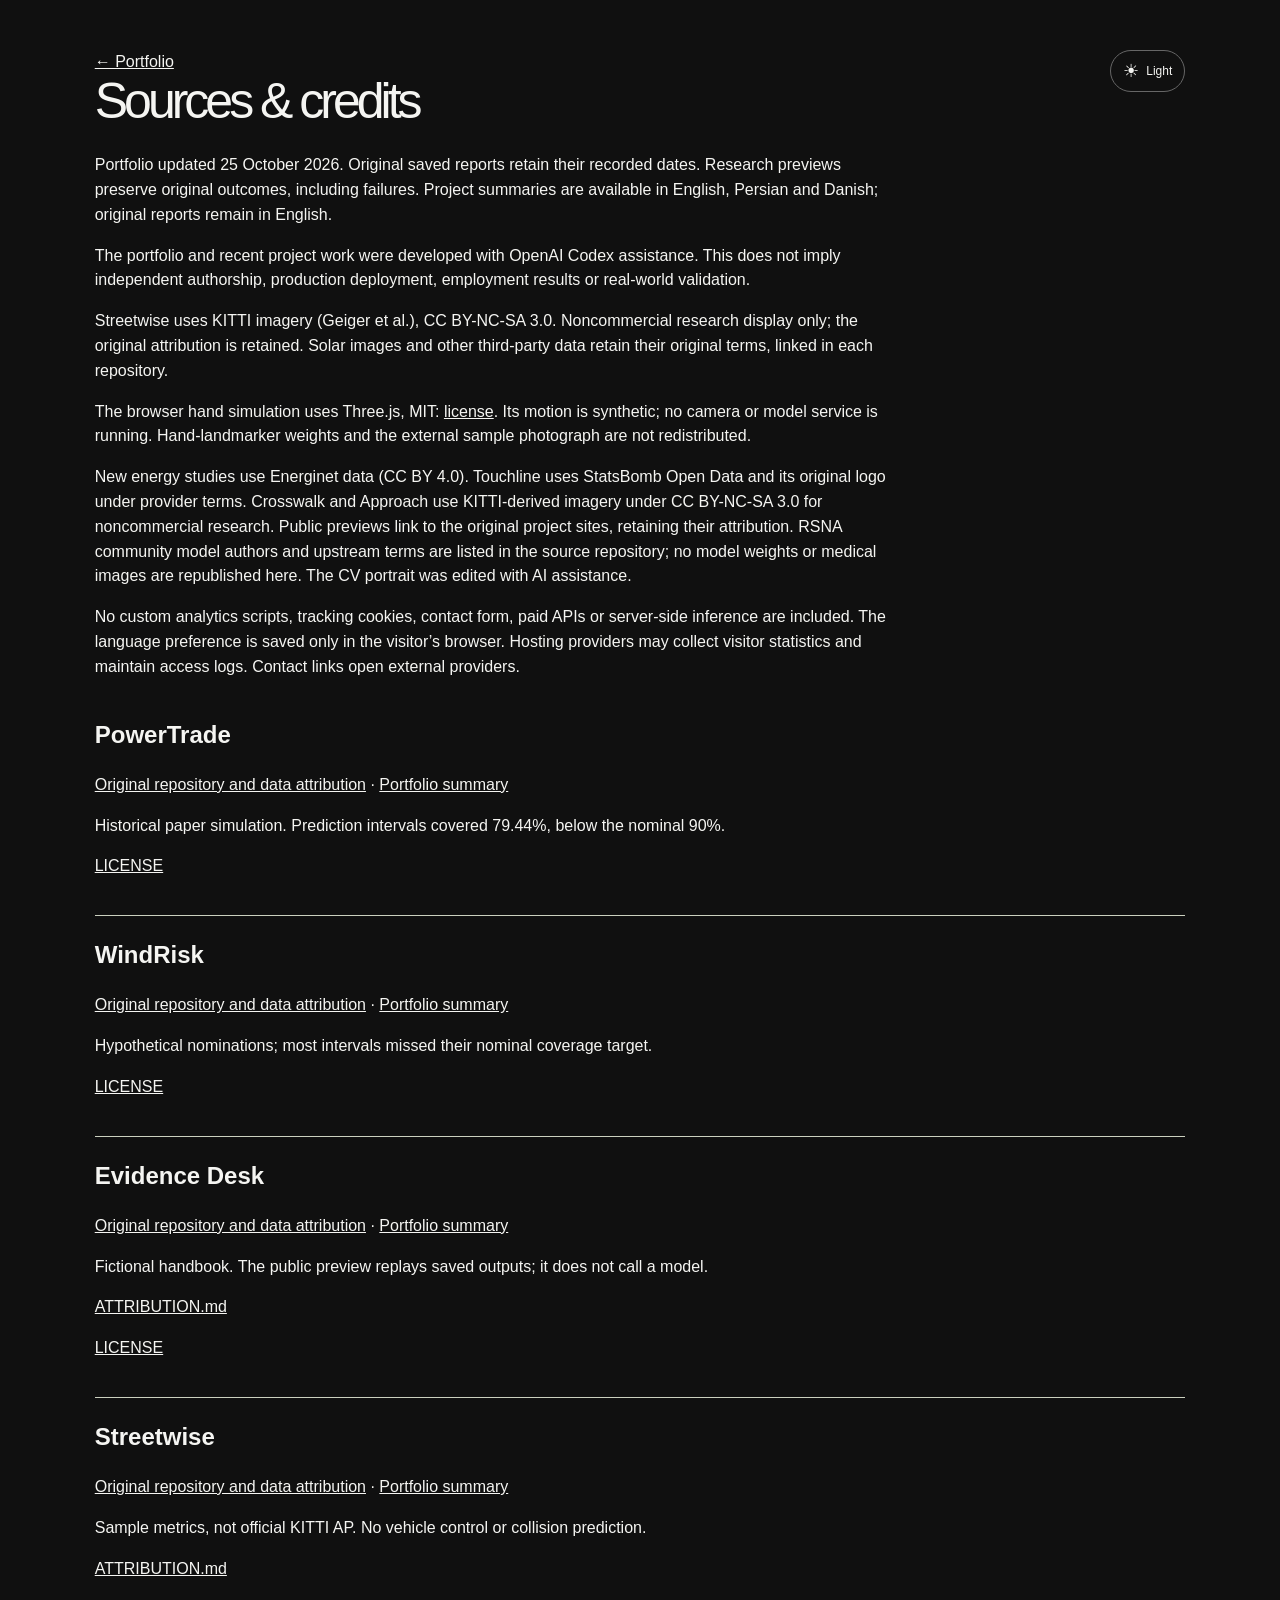
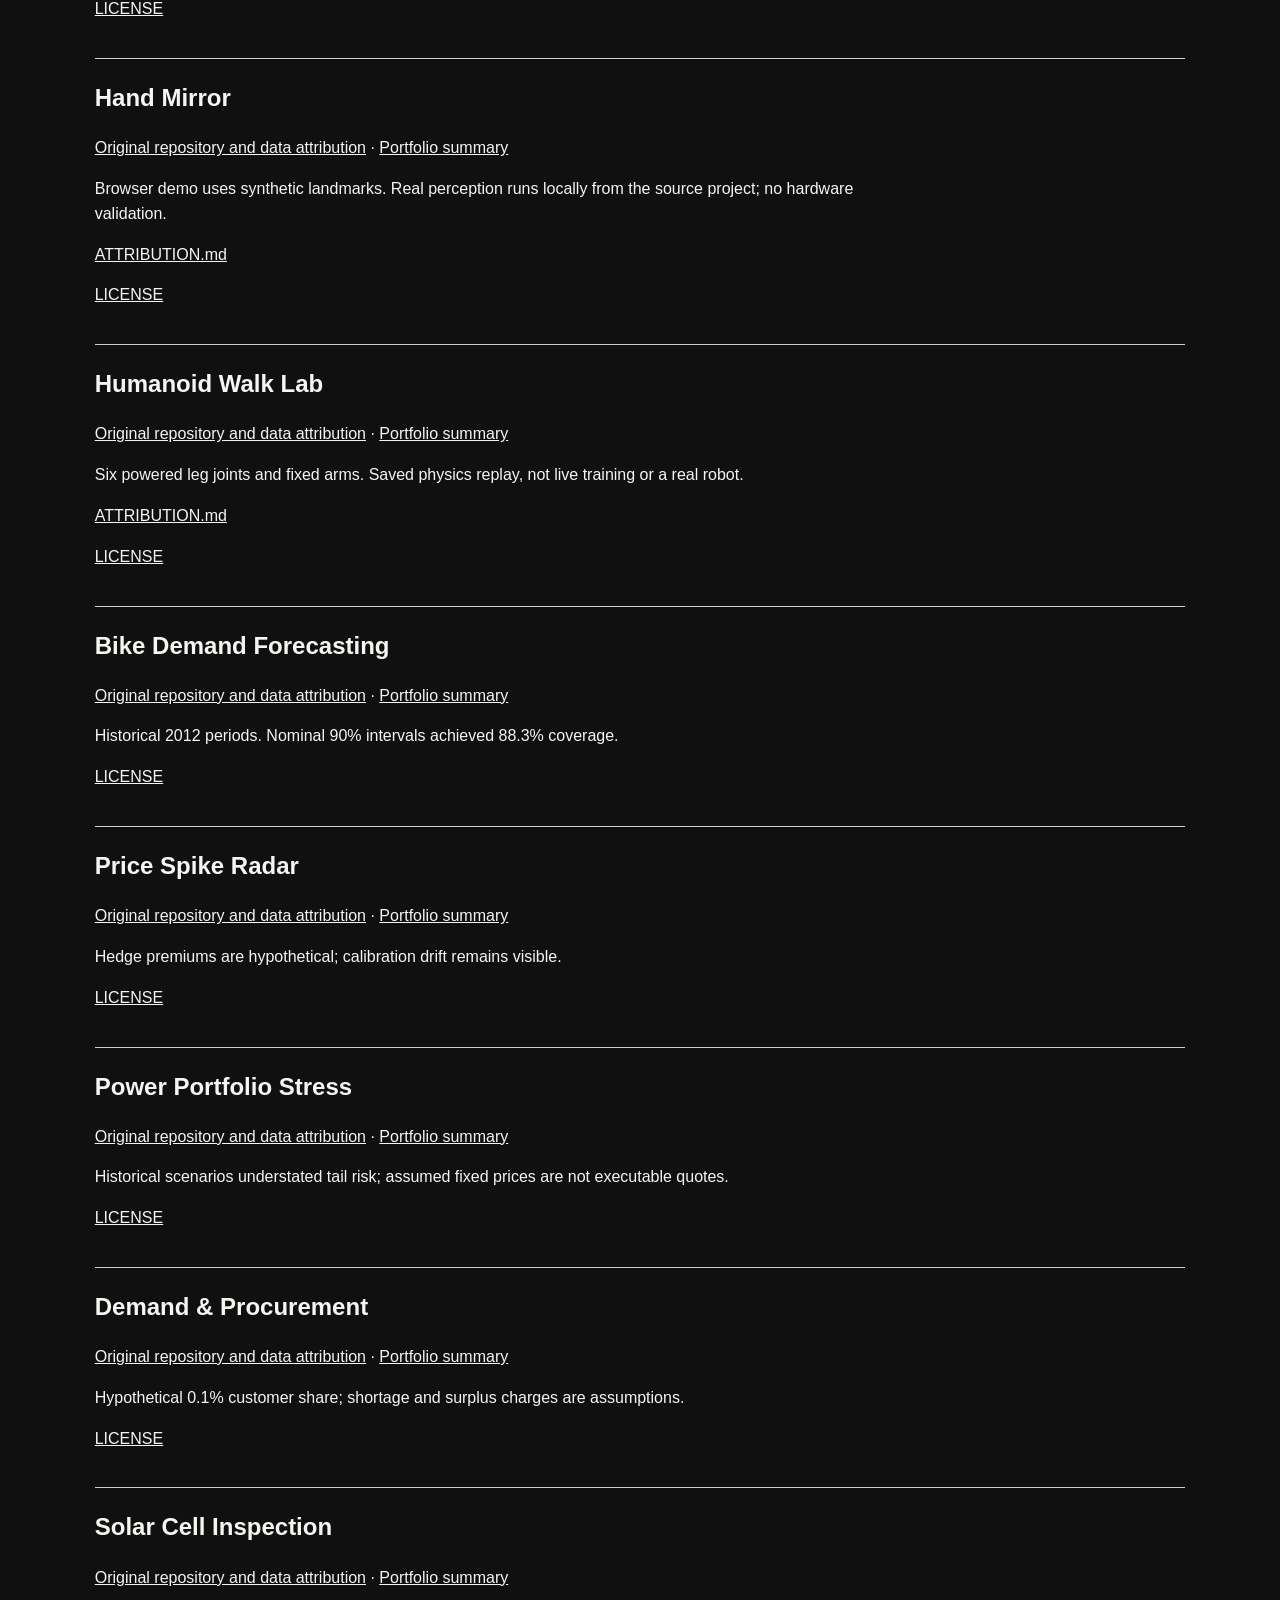
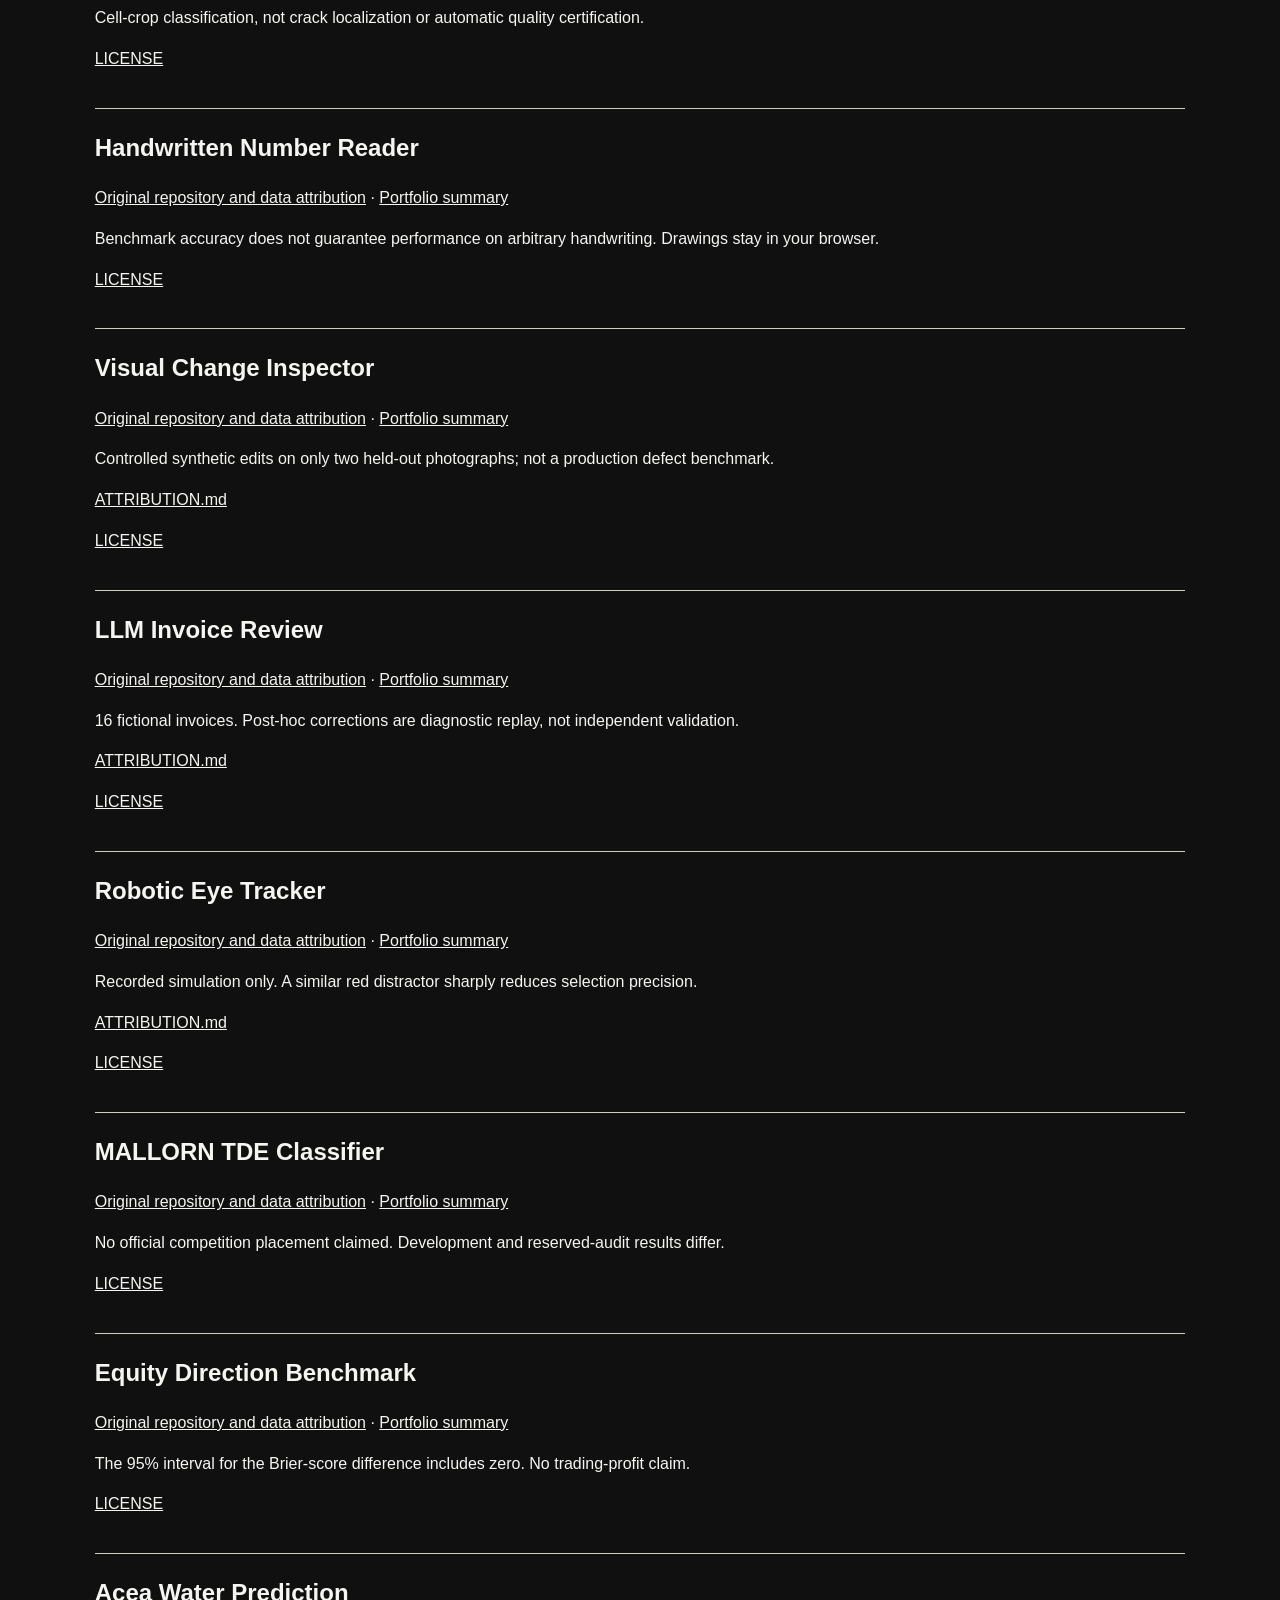
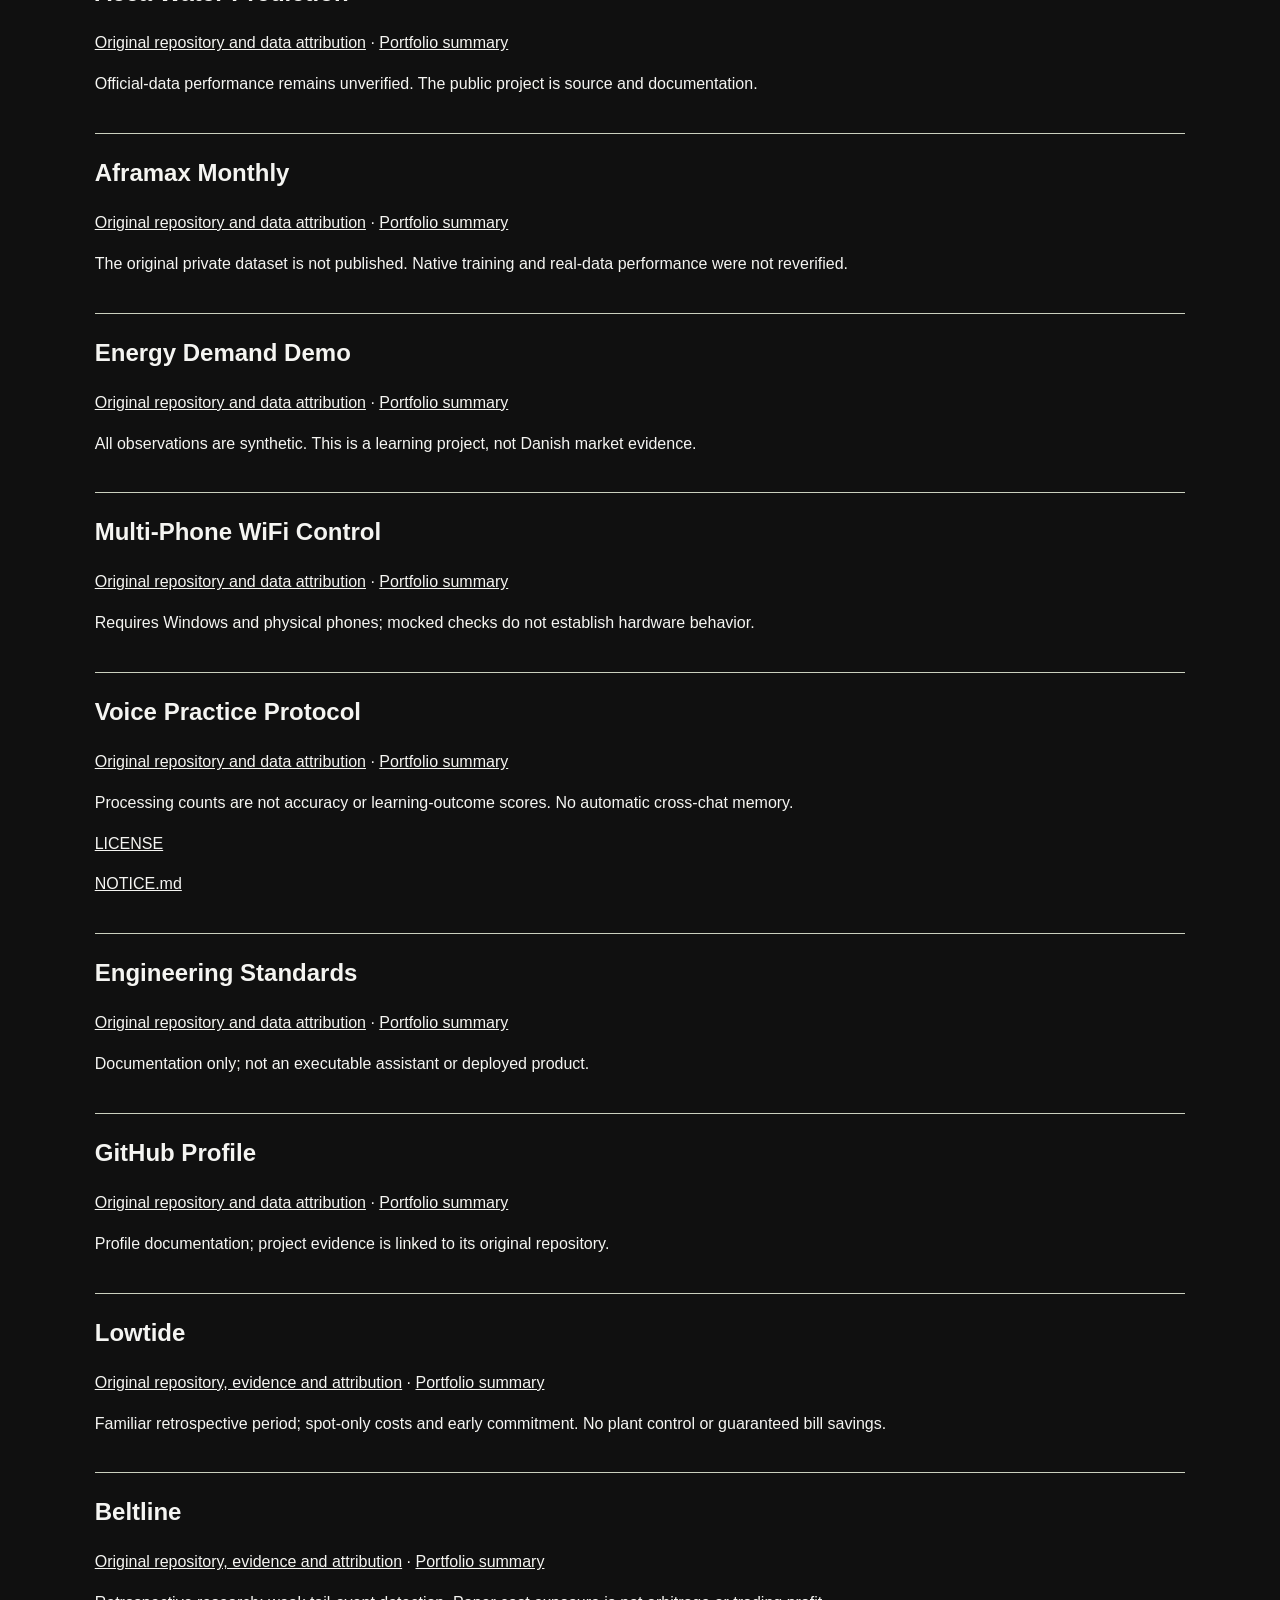
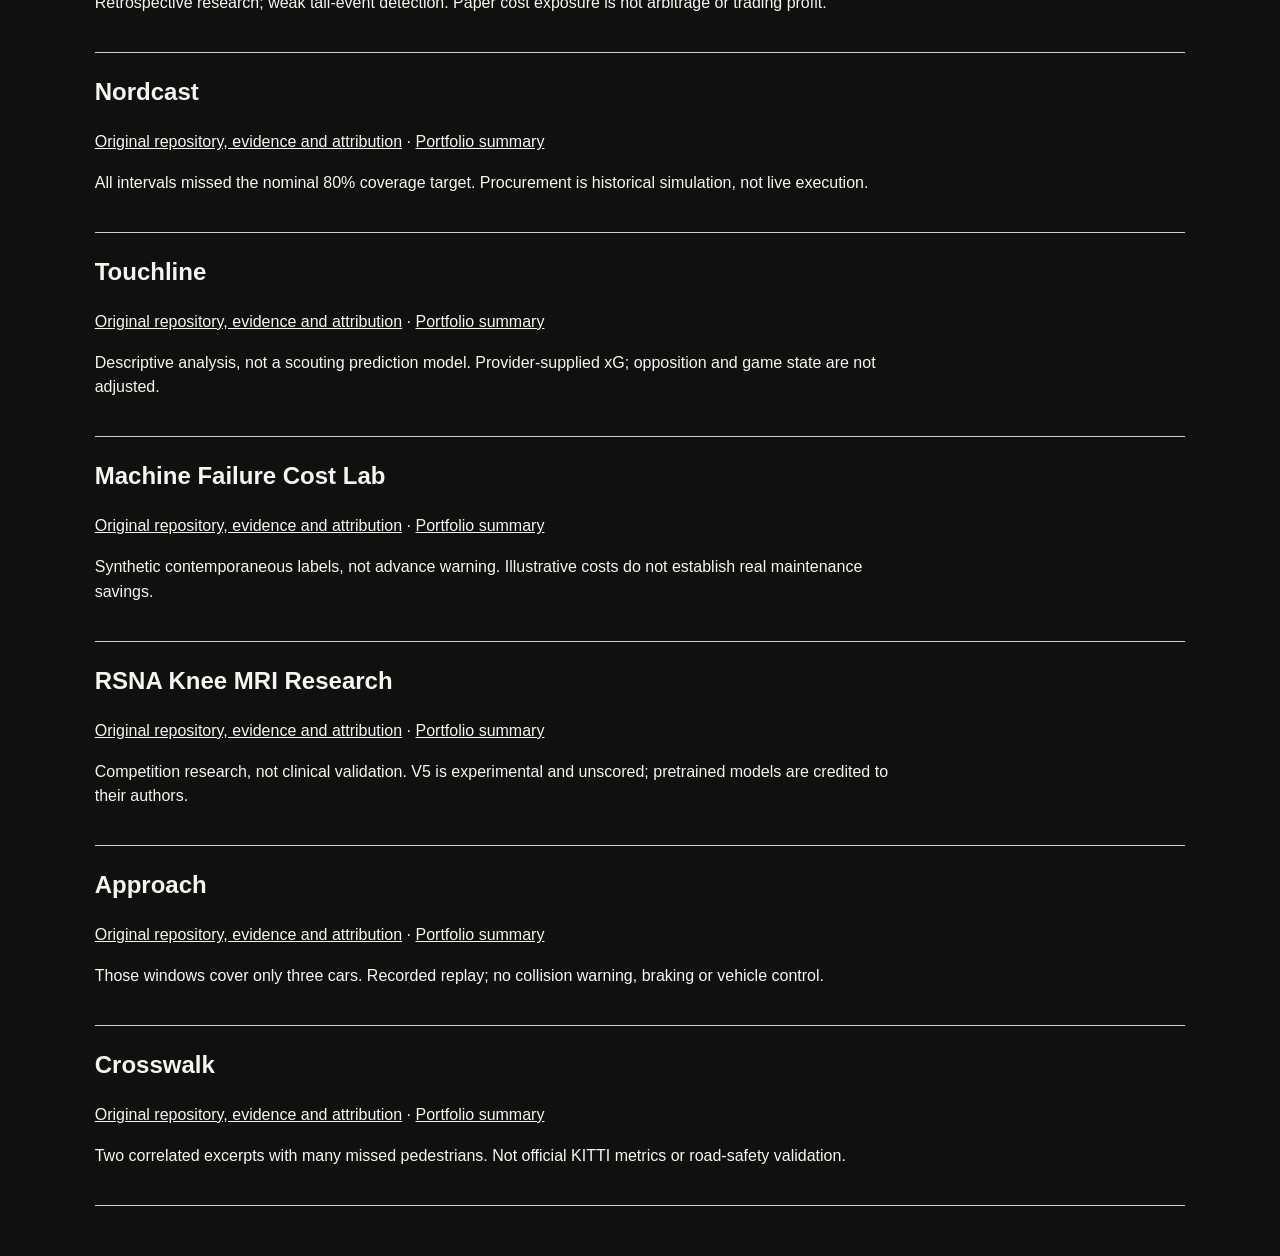
==== commit d3a93eed: "Refresh portfolio with eight projects and updated CV downloads" ====
--- a/attribution.html
+++ b/attribution.html
@@ -1 +1 @@
-<!doctype html><html lang="en"><meta charset="utf-8"><meta name="viewport" content="width=device-width,initial-scale=1"><title>Sources & credits — Ehsan Cheraghi</title><link rel="stylesheet" href="style.css"><link rel="stylesheet" href="redesign.css"><link rel="stylesheet" href="theme.css"><script src="theme.js"></script><main class="credit-page"><button type="button" id="themeToggle" class="theme-toggle credit-theme" aria-label="Switch to light background"><span aria-hidden="true">☀</span><span class="theme-label">Light</span></button><a href="./">← Portfolio</a><h1>Sources & credits</h1><p>Project snapshots assembled 18 October 2026. Research previews preserve original outcomes, including failures. Project summaries are available in English, Persian and Danish; original reports remain in English.</p><p>The portfolio and recent project work were developed with OpenAI Codex assistance. This does not imply independent authorship, production deployment, employment results or real-world validation.</p><p>Streetwise uses KITTI imagery (Geiger et al.), CC BY-NC-SA 3.0. Noncommercial research display only; the original attribution is retained. Solar images and other third-party data retain their original terms, linked in each repository.</p><p>The browser hand simulation uses Three.js, MIT: <a href="credits/THREE-LICENSE.txt">license</a>. Its motion is synthetic; no camera or model service is running. Hand-landmarker weights and the external sample photograph are not redistributed.</p><p>No custom analytics scripts, tracking cookies, contact form, paid APIs or server-side inference are included. The language preference is saved only in the visitor’s browser. Hosting providers may collect visitor statistics and maintain access logs. Contact links open external providers.</p><article><h2>PowerTrade</h2><p><a href="https://github.com/Ehsan-Ch/danish-electricity-price-forecasting">Original repository and data attribution</a> · <a href="?project=danish-electricity-price-forecasting">Portfolio summary</a></p><p>Historical paper simulation. Prediction intervals covered 79.44%, below the nominal 90%.</p><p><a href="credits/danish-electricity-price-forecasting/LICENSE">LICENSE</a></p></article><article><h2>WindRisk</h2><p><a href="https://github.com/Ehsan-Ch/danish-wind-imbalance-risk">Original repository and data attribution</a> · <a href="?project=danish-wind-imbalance-risk">Portfolio summary</a></p><p>Hypothetical nominations; most intervals missed their nominal coverage target.</p><p><a href="credits/danish-wind-imbalance-risk/LICENSE">LICENSE</a></p></article><article><h2>Evidence Desk</h2><p><a href="https://github.com/Ehsan-Ch/llm-evidence-desk">Original repository and data attribution</a> · <a href="?project=llm-evidence-desk">Portfolio summary</a></p><p>Fictional handbook. The public preview replays saved outputs; it does not call a model.</p><p><a href="credits/llm-evidence-desk/ATTRIBUTION.md">ATTRIBUTION.md</a></p><p><a href="credits/llm-evidence-desk/LICENSE">LICENSE</a></p></article><article><h2>Streetwise</h2><p><a href="https://github.com/Ehsan-Ch/pedestrian-perception-lab">Original repository and data attribution</a> · <a href="?project=pedestrian-perception-lab">Portfolio summary</a></p><p>Sample metrics, not official KITTI AP. No vehicle control or collision prediction.</p><p><a href="credits/pedestrian-perception-lab/ATTRIBUTION.md">ATTRIBUTION.md</a></p><p><a href="credits/pedestrian-perception-lab/LICENSE">LICENSE</a></p></article><article><h2>Hand Mirror</h2><p><a href="https://github.com/Ehsan-Ch/hand-motion-robot-mirror">Original repository and data attribution</a> · <a href="?project=hand-motion-robot-mirror">Portfolio summary</a></p><p>Browser demo uses synthetic landmarks. Real perception runs locally from the source project; no hardware validation.</p><p><a href="credits/hand-motion-robot-mirror/ATTRIBUTION.md">ATTRIBUTION.md</a></p><p><a href="credits/hand-motion-robot-mirror/LICENSE">LICENSE</a></p></article><article><h2>Humanoid Walk Lab</h2><p><a href="https://github.com/Ehsan-Ch/humanoid-walk-lab">Original repository and data attribution</a> · <a href="?project=humanoid-walk-lab">Portfolio summary</a></p><p>Six powered leg joints and fixed arms. Saved physics replay, not live training or a real robot.</p><p><a href="credits/humanoid-walk-lab/ATTRIBUTION.md">ATTRIBUTION.md</a></p><p><a href="credits/humanoid-walk-lab/LICENSE">LICENSE</a></p></article><article><h2>Bike Demand Forecasting</h2><p><a href="https://github.com/Ehsan-Ch/bike-demand-forecasting">Original repository and data attribution</a> · <a href="?project=bike-demand-forecasting">Portfolio summary</a></p><p>Historical 2012 periods. Nominal 90% intervals achieved 88.3% coverage.</p><p><a href="credits/bike-demand-forecasting/LICENSE">LICENSE</a></p></article><article><h2>Price Spike Radar</h2><p><a href="https://github.com/Ehsan-Ch/danish-price-spike-radar">Original repository and data attribution</a> · <a href="?project=danish-price-spike-radar">Portfolio summary</a></p><p>Hedge premiums are hypothetical; calibration drift remains visible.</p><p><a href="credits/danish-price-spike-radar/LICENSE">LICENSE</a></p></article><article><h2>Power Portfolio Stress</h2><p><a href="https://github.com/Ehsan-Ch/danish-power-portfolio-stress">Original repository and data attribution</a> · <a href="?project=danish-power-portfolio-stress">Portfolio summary</a></p><p>Historical scenarios understated tail risk; assumed fixed prices are not executable quotes.</p><p><a href="credits/danish-power-portfolio-stress/LICENSE">LICENSE</a></p></article><article><h2>Demand &amp; Procurement</h2><p><a href="https://github.com/Ehsan-Ch/danish-demand-procurement">Original repository and data attribution</a> · <a href="?project=danish-demand-procurement">Portfolio summary</a></p><p>Hypothetical 0.1% customer share; shortage and surplus charges are assumptions.</p><p><a href="credits/danish-demand-procurement/LICENSE">LICENSE</a></p></article><article><h2>Solar Cell Inspection</h2><p><a href="https://github.com/Ehsan-Ch/solar-cell-inspection">Original repository and data attribution</a> · <a href="?project=solar-cell-inspection">Portfolio summary</a></p><p>Cell-crop classification, not crack localization or automatic quality certification.</p><p><a href="credits/solar-cell-inspection/LICENSE">LICENSE</a></p></article><article><h2>Handwritten Number Reader</h2><p><a href="https://github.com/Ehsan-Ch/handwritten-number-reader">Original repository and data attribution</a> · <a href="?project=handwritten-number-reader">Portfolio summary</a></p><p>Benchmark accuracy does not guarantee performance on arbitrary handwriting. Drawings stay in your browser.</p><p><a href="credits/handwritten-number-reader/LICENSE">LICENSE</a></p></article><article><h2>Visual Change Inspector</h2><p><a href="https://github.com/Ehsan-Ch/visual-change-inspector">Original repository and data attribution</a> · <a href="?project=visual-change-inspector">Portfolio summary</a></p><p>Controlled synthetic edits on only two held-out photographs; not a production defect benchmark.</p><p><a href="credits/visual-change-inspector/ATTRIBUTION.md">ATTRIBUTION.md</a></p><p><a href="credits/visual-change-inspector/LICENSE">LICENSE</a></p></article><article><h2>LLM Invoice Review</h2><p><a href="https://github.com/Ehsan-Ch/llm-invoice-review">Original repository and data attribution</a> · <a href="?project=llm-invoice-review">Portfolio summary</a></p><p>16 fictional invoices. Post-hoc corrections are diagnostic replay, not independent validation.</p><p><a href="credits/llm-invoice-review/ATTRIBUTION.md">ATTRIBUTION.md</a></p><p><a href="credits/llm-invoice-review/LICENSE">LICENSE</a></p></article><article><h2>Robotic Eye Tracker</h2><p><a href="https://github.com/Ehsan-Ch/robotic-eye-tracker">Original repository and data attribution</a> · <a href="?project=robotic-eye-tracker">Portfolio summary</a></p><p>Recorded simulation only. A similar red distractor sharply reduces selection precision.</p><p><a href="credits/robotic-eye-tracker/ATTRIBUTION.md">ATTRIBUTION.md</a></p><p><a href="credits/robotic-eye-tracker/LICENSE">LICENSE</a></p></article><article><h2>MALLORN TDE Classifier</h2><p><a href="https://github.com/Ehsan-Ch/mallorn-tde-classifier">Original repository and data attribution</a> · <a href="?project=mallorn-tde-classifier">Portfolio summary</a></p><p>No official competition placement claimed. Development and reserved-audit results differ.</p><p><a href="credits/mallorn-tde-classifier/LICENSE">LICENSE</a></p></article><article><h2>Equity Direction Benchmark</h2><p><a href="https://github.com/Ehsan-Ch/equity-direction-benchmark">Original repository and data attribution</a> · <a href="?project=equity-direction-benchmark">Portfolio summary</a></p><p>The 95% interval for the Brier-score difference includes zero. No trading-profit claim.</p><p><a href="credits/equity-direction-benchmark/LICENSE">LICENSE</a></p></article><article><h2>Acea Water Prediction</h2><p><a href="https://github.com/Ehsan-Ch/Acea-Water-Prediction">Original repository and data attribution</a> · <a href="?project=Acea-Water-Prediction">Portfolio summary</a></p><p>Official-data performance remains unverified. The public project is source and documentation.</p></article><article><h2>Aframax Monthly</h2><p><a href="https://github.com/Ehsan-Ch/Aframax-Monthly">Original repository and data attribution</a> · <a href="?project=Aframax-Monthly">Portfolio summary</a></p><p>The original private dataset is not published. Native training and real-data performance were not reverified.</p></article><article><h2>Energy Demand Demo</h2><p><a href="https://github.com/Ehsan-Ch/energy-demand-forecasting-demo">Original repository and data attribution</a> · <a href="?project=energy-demand-forecasting-demo">Portfolio summary</a></p><p>All observations are synthetic. This is a learning project, not Danish market evidence.</p></article><article><h2>Multi-Phone WiFi Control</h2><p><a href="https://github.com/Ehsan-Ch/Multi-Phone-WiFi-Control-System">Original repository and data attribution</a> · <a href="?project=Multi-Phone-WiFi-Control-System">Portfolio summary</a></p><p>Requires Windows and physical phones; mocked checks do not establish hardware behavior.</p></article><article><h2>Voice Practice Protocol</h2><p><a href="https://github.com/Ehsan-Ch/504-words-voice-practice">Original repository and data attribution</a> · <a href="?project=504-words-voice-practice">Portfolio summary</a></p><p>Processing counts are not accuracy or learning-outcome scores. No automatic cross-chat memory.</p><p><a href="credits/504-words-voice-practice/LICENSE">LICENSE</a></p><p><a href="credits/504-words-voice-practice/NOTICE.md">NOTICE.md</a></p></article><article><h2>Engineering Standards</h2><p><a href="https://github.com/Ehsan-Ch/engineering-copilot-knowledge">Original repository and data attribution</a> · <a href="?project=engineering-copilot-knowledge">Portfolio summary</a></p><p>Documentation only; not an executable assistant or deployed product.</p></article><article><h2>GitHub Profile</h2><p><a href="https://github.com/Ehsan-Ch/Ehsan-Ch">Original repository and data attribution</a> · <a href="?project=Ehsan-Ch">Portfolio summary</a></p><p>Profile documentation; project evidence is linked to its original repository.</p></article></main></html>+<!doctype html><html lang="en"><meta charset="utf-8"><meta name="viewport" content="width=device-width,initial-scale=1"><title>Sources & credits — Ehsan Cheraghi</title><link rel="stylesheet" href="style.css"><link rel="stylesheet" href="redesign.css"><link rel="stylesheet" href="theme.css"><script src="theme.js"></script><main class="credit-page"><button type="button" id="themeToggle" class="theme-toggle credit-theme" aria-label="Switch to light background"><span aria-hidden="true">☀</span><span class="theme-label">Light</span></button><a href="./">← Portfolio</a><h1>Sources & credits</h1><p>Portfolio updated 25 October 2026. Original saved reports retain their recorded dates. Research previews preserve original outcomes, including failures. Project summaries are available in English, Persian and Danish; original reports remain in English.</p><p>The portfolio and recent project work were developed with OpenAI Codex assistance. This does not imply independent authorship, production deployment, employment results or real-world validation.</p><p>Streetwise uses KITTI imagery (Geiger et al.), CC BY-NC-SA 3.0. Noncommercial research display only; the original attribution is retained. Solar images and other third-party data retain their original terms, linked in each repository.</p><p>The browser hand simulation uses Three.js, MIT: <a href="credits/THREE-LICENSE.txt">license</a>. Its motion is synthetic; no camera or model service is running. Hand-landmarker weights and the external sample photograph are not redistributed.</p><p>New energy studies use Energinet data (CC BY 4.0). Touchline uses StatsBomb Open Data and its original logo under provider terms. Crosswalk and Approach use KITTI-derived imagery under CC BY-NC-SA 3.0 for noncommercial research. Public previews link to the original project sites, retaining their attribution. RSNA community model authors and upstream terms are listed in the source repository; no model weights or medical images are republished here. The CV portrait was edited with AI assistance.</p><p>No custom analytics scripts, tracking cookies, contact form, paid APIs or server-side inference are included. The language preference is saved only in the visitor’s browser. Hosting providers may collect visitor statistics and maintain access logs. Contact links open external providers.</p><article><h2>PowerTrade</h2><p><a href="https://github.com/Ehsan-Ch/danish-electricity-price-forecasting">Original repository and data attribution</a> · <a href="?project=danish-electricity-price-forecasting">Portfolio summary</a></p><p>Historical paper simulation. Prediction intervals covered 79.44%, below the nominal 90%.</p><p><a href="credits/danish-electricity-price-forecasting/LICENSE">LICENSE</a></p></article><article><h2>WindRisk</h2><p><a href="https://github.com/Ehsan-Ch/danish-wind-imbalance-risk">Original repository and data attribution</a> · <a href="?project=danish-wind-imbalance-risk">Portfolio summary</a></p><p>Hypothetical nominations; most intervals missed their nominal coverage target.</p><p><a href="credits/danish-wind-imbalance-risk/LICENSE">LICENSE</a></p></article><article><h2>Evidence Desk</h2><p><a href="https://github.com/Ehsan-Ch/llm-evidence-desk">Original repository and data attribution</a> · <a href="?project=llm-evidence-desk">Portfolio summary</a></p><p>Fictional handbook. The public preview replays saved outputs; it does not call a model.</p><p><a href="credits/llm-evidence-desk/ATTRIBUTION.md">ATTRIBUTION.md</a></p><p><a href="credits/llm-evidence-desk/LICENSE">LICENSE</a></p></article><article><h2>Streetwise</h2><p><a href="https://github.com/Ehsan-Ch/pedestrian-perception-lab">Original repository and data attribution</a> · <a href="?project=pedestrian-perception-lab">Portfolio summary</a></p><p>Sample metrics, not official KITTI AP. No vehicle control or collision prediction.</p><p><a href="credits/pedestrian-perception-lab/ATTRIBUTION.md">ATTRIBUTION.md</a></p><p><a href="credits/pedestrian-perception-lab/LICENSE">LICENSE</a></p></article><article><h2>Hand Mirror</h2><p><a href="https://github.com/Ehsan-Ch/hand-motion-robot-mirror">Original repository and data attribution</a> · <a href="?project=hand-motion-robot-mirror">Portfolio summary</a></p><p>Browser demo uses synthetic landmarks. Real perception runs locally from the source project; no hardware validation.</p><p><a href="credits/hand-motion-robot-mirror/ATTRIBUTION.md">ATTRIBUTION.md</a></p><p><a href="credits/hand-motion-robot-mirror/LICENSE">LICENSE</a></p></article><article><h2>Humanoid Walk Lab</h2><p><a href="https://github.com/Ehsan-Ch/humanoid-walk-lab">Original repository and data attribution</a> · <a href="?project=humanoid-walk-lab">Portfolio summary</a></p><p>Six powered leg joints and fixed arms. Saved physics replay, not live training or a real robot.</p><p><a href="credits/humanoid-walk-lab/ATTRIBUTION.md">ATTRIBUTION.md</a></p><p><a href="credits/humanoid-walk-lab/LICENSE">LICENSE</a></p></article><article><h2>Bike Demand Forecasting</h2><p><a href="https://github.com/Ehsan-Ch/bike-demand-forecasting">Original repository and data attribution</a> · <a href="?project=bike-demand-forecasting">Portfolio summary</a></p><p>Historical 2012 periods. Nominal 90% intervals achieved 88.3% coverage.</p><p><a href="credits/bike-demand-forecasting/LICENSE">LICENSE</a></p></article><article><h2>Price Spike Radar</h2><p><a href="https://github.com/Ehsan-Ch/danish-price-spike-radar">Original repository and data attribution</a> · <a href="?project=danish-price-spike-radar">Portfolio summary</a></p><p>Hedge premiums are hypothetical; calibration drift remains visible.</p><p><a href="credits/danish-price-spike-radar/LICENSE">LICENSE</a></p></article><article><h2>Power Portfolio Stress</h2><p><a href="https://github.com/Ehsan-Ch/danish-power-portfolio-stress">Original repository and data attribution</a> · <a href="?project=danish-power-portfolio-stress">Portfolio summary</a></p><p>Historical scenarios understated tail risk; assumed fixed prices are not executable quotes.</p><p><a href="credits/danish-power-portfolio-stress/LICENSE">LICENSE</a></p></article><article><h2>Demand &amp; Procurement</h2><p><a href="https://github.com/Ehsan-Ch/danish-demand-procurement">Original repository and data attribution</a> · <a href="?project=danish-demand-procurement">Portfolio summary</a></p><p>Hypothetical 0.1% customer share; shortage and surplus charges are assumptions.</p><p><a href="credits/danish-demand-procurement/LICENSE">LICENSE</a></p></article><article><h2>Solar Cell Inspection</h2><p><a href="https://github.com/Ehsan-Ch/solar-cell-inspection">Original repository and data attribution</a> · <a href="?project=solar-cell-inspection">Portfolio summary</a></p><p>Cell-crop classification, not crack localization or automatic quality certification.</p><p><a href="credits/solar-cell-inspection/LICENSE">LICENSE</a></p></article><article><h2>Handwritten Number Reader</h2><p><a href="https://github.com/Ehsan-Ch/handwritten-number-reader">Original repository and data attribution</a> · <a href="?project=handwritten-number-reader">Portfolio summary</a></p><p>Benchmark accuracy does not guarantee performance on arbitrary handwriting. Drawings stay in your browser.</p><p><a href="credits/handwritten-number-reader/LICENSE">LICENSE</a></p></article><article><h2>Visual Change Inspector</h2><p><a href="https://github.com/Ehsan-Ch/visual-change-inspector">Original repository and data attribution</a> · <a href="?project=visual-change-inspector">Portfolio summary</a></p><p>Controlled synthetic edits on only two held-out photographs; not a production defect benchmark.</p><p><a href="credits/visual-change-inspector/ATTRIBUTION.md">ATTRIBUTION.md</a></p><p><a href="credits/visual-change-inspector/LICENSE">LICENSE</a></p></article><article><h2>LLM Invoice Review</h2><p><a href="https://github.com/Ehsan-Ch/llm-invoice-review">Original repository and data attribution</a> · <a href="?project=llm-invoice-review">Portfolio summary</a></p><p>16 fictional invoices. Post-hoc corrections are diagnostic replay, not independent validation.</p><p><a href="credits/llm-invoice-review/ATTRIBUTION.md">ATTRIBUTION.md</a></p><p><a href="credits/llm-invoice-review/LICENSE">LICENSE</a></p></article><article><h2>Robotic Eye Tracker</h2><p><a href="https://github.com/Ehsan-Ch/robotic-eye-tracker">Original repository and data attribution</a> · <a href="?project=robotic-eye-tracker">Portfolio summary</a></p><p>Recorded simulation only. A similar red distractor sharply reduces selection precision.</p><p><a href="credits/robotic-eye-tracker/ATTRIBUTION.md">ATTRIBUTION.md</a></p><p><a href="credits/robotic-eye-tracker/LICENSE">LICENSE</a></p></article><article><h2>MALLORN TDE Classifier</h2><p><a href="https://github.com/Ehsan-Ch/mallorn-tde-classifier">Original repository and data attribution</a> · <a href="?project=mallorn-tde-classifier">Portfolio summary</a></p><p>No official competition placement claimed. Development and reserved-audit results differ.</p><p><a href="credits/mallorn-tde-classifier/LICENSE">LICENSE</a></p></article><article><h2>Equity Direction Benchmark</h2><p><a href="https://github.com/Ehsan-Ch/equity-direction-benchmark">Original repository and data attribution</a> · <a href="?project=equity-direction-benchmark">Portfolio summary</a></p><p>The 95% interval for the Brier-score difference includes zero. No trading-profit claim.</p><p><a href="credits/equity-direction-benchmark/LICENSE">LICENSE</a></p></article><article><h2>Acea Water Prediction</h2><p><a href="https://github.com/Ehsan-Ch/Acea-Water-Prediction">Original repository and data attribution</a> · <a href="?project=Acea-Water-Prediction">Portfolio summary</a></p><p>Official-data performance remains unverified. The public project is source and documentation.</p></article><article><h2>Aframax Monthly</h2><p><a href="https://github.com/Ehsan-Ch/Aframax-Monthly">Original repository and data attribution</a> · <a href="?project=Aframax-Monthly">Portfolio summary</a></p><p>The original private dataset is not published. Native training and real-data performance were not reverified.</p></article><article><h2>Energy Demand Demo</h2><p><a href="https://github.com/Ehsan-Ch/energy-demand-forecasting-demo">Original repository and data attribution</a> · <a href="?project=energy-demand-forecasting-demo">Portfolio summary</a></p><p>All observations are synthetic. This is a learning project, not Danish market evidence.</p></article><article><h2>Multi-Phone WiFi Control</h2><p><a href="https://github.com/Ehsan-Ch/Multi-Phone-WiFi-Control-System">Original repository and data attribution</a> · <a href="?project=Multi-Phone-WiFi-Control-System">Portfolio summary</a></p><p>Requires Windows and physical phones; mocked checks do not establish hardware behavior.</p></article><article><h2>Voice Practice Protocol</h2><p><a href="https://github.com/Ehsan-Ch/504-words-voice-practice">Original repository and data attribution</a> · <a href="?project=504-words-voice-practice">Portfolio summary</a></p><p>Processing counts are not accuracy or learning-outcome scores. No automatic cross-chat memory.</p><p><a href="credits/504-words-voice-practice/LICENSE">LICENSE</a></p><p><a href="credits/504-words-voice-practice/NOTICE.md">NOTICE.md</a></p></article><article><h2>Engineering Standards</h2><p><a href="https://github.com/Ehsan-Ch/engineering-copilot-knowledge">Original repository and data attribution</a> · <a href="?project=engineering-copilot-knowledge">Portfolio summary</a></p><p>Documentation only; not an executable assistant or deployed product.</p></article><article><h2>GitHub Profile</h2><p><a href="https://github.com/Ehsan-Ch/Ehsan-Ch">Original repository and data attribution</a> · <a href="?project=Ehsan-Ch">Portfolio summary</a></p><p>Profile documentation; project evidence is linked to its original repository.</p></article><article><h2>Lowtide</h2><p><a href="https://github.com/Ehsan-Ch/danish-flex-load-lab">Original repository, evidence and attribution</a> · <a href="?project=danish-flex-load-lab">Portfolio summary</a></p><p>Familiar retrospective period; spot-only costs and early commitment. No plant control or guaranteed bill savings.</p></article><article><h2>Beltline</h2><p><a href="https://github.com/Ehsan-Ch/danish-spread-risk-lab">Original repository, evidence and attribution</a> · <a href="?project=danish-spread-risk-lab">Portfolio summary</a></p><p>Retrospective research; weak tail-event detection. Paper cost exposure is not arbitrage or trading profit.</p></article><article><h2>Nordcast</h2><p><a href="https://github.com/Ehsan-Ch/danish-power-forecast-lab">Original repository, evidence and attribution</a> · <a href="?project=danish-power-forecast-lab">Portfolio summary</a></p><p>All intervals missed the nominal 80% coverage target. Procurement is historical simulation, not live execution.</p></article><article><h2>Touchline</h2><p><a href="https://github.com/Ehsan-Ch/football-player-lab">Original repository, evidence and attribution</a> · <a href="?project=football-player-lab">Portfolio summary</a></p><p>Descriptive analysis, not a scouting prediction model. Provider-supplied xG; opposition and game state are not adjusted.</p></article><article><h2>Machine Failure Cost Lab</h2><p><a href="https://github.com/Ehsan-Ch/machine-failure-cost-lab">Original repository, evidence and attribution</a> · <a href="?project=machine-failure-cost-lab">Portfolio summary</a></p><p>Synthetic contemporaneous labels, not advance warning. Illustrative costs do not establish real maintenance savings.</p></article><article><h2>RSNA Knee MRI Research</h2><p><a href="https://github.com/Ehsan-Ch/rsna-knee-abnormality-detection">Original repository, evidence and attribution</a> · <a href="?project=rsna-knee-abnormality-detection">Portfolio summary</a></p><p>Competition research, not clinical validation. V5 is experimental and unscored; pretrained models are credited to their authors.</p></article><article><h2>Approach</h2><p><a href="https://github.com/Ehsan-Ch/vehicle-looming-lab">Original repository, evidence and attribution</a> · <a href="?project=vehicle-looming-lab">Portfolio summary</a></p><p>Those windows cover only three cars. Recorded replay; no collision warning, braking or vehicle control.</p></article><article><h2>Crosswalk</h2><p><a href="https://github.com/Ehsan-Ch/pedestrian-motion-lab">Original repository, evidence and attribution</a> · <a href="?project=pedestrian-motion-lab">Portfolio summary</a></p><p>Two correlated excerpts with many missed pedestrians. Not official KITTI metrics or road-safety validation.</p></article></main></html>
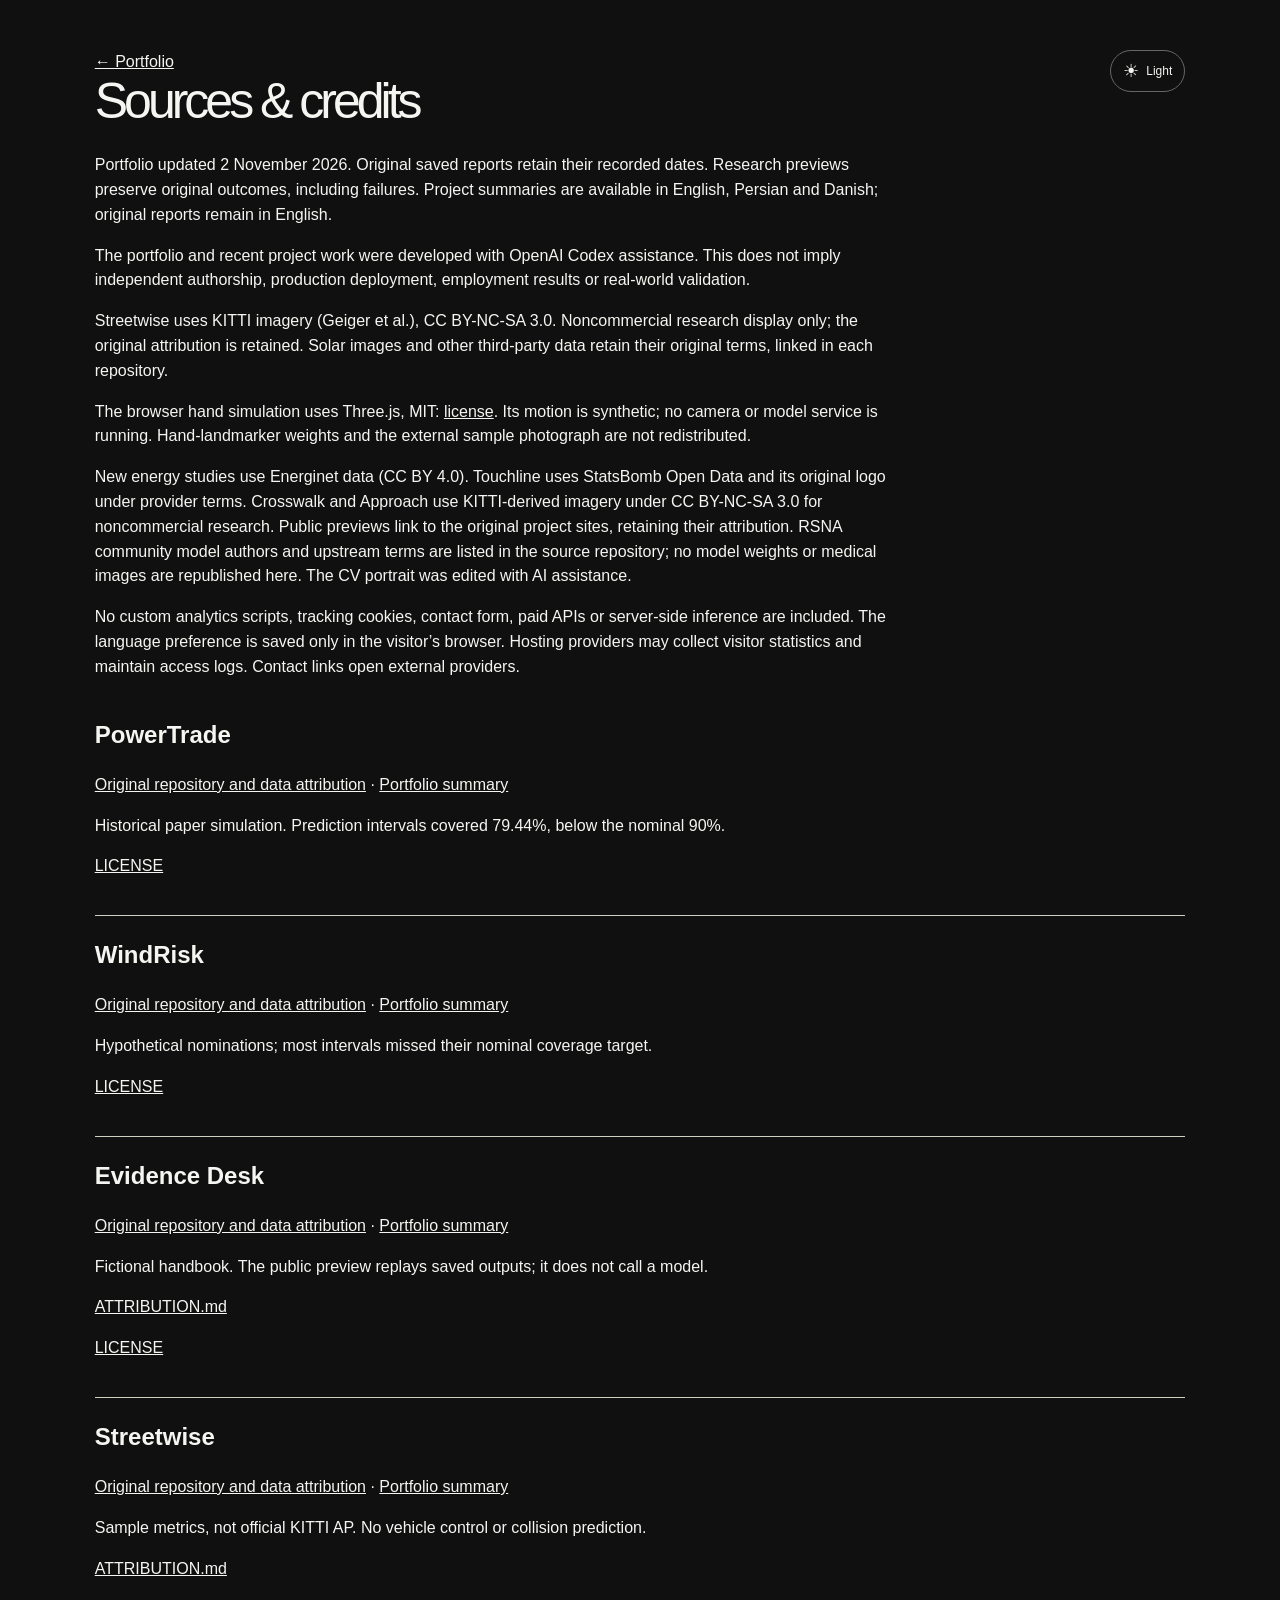
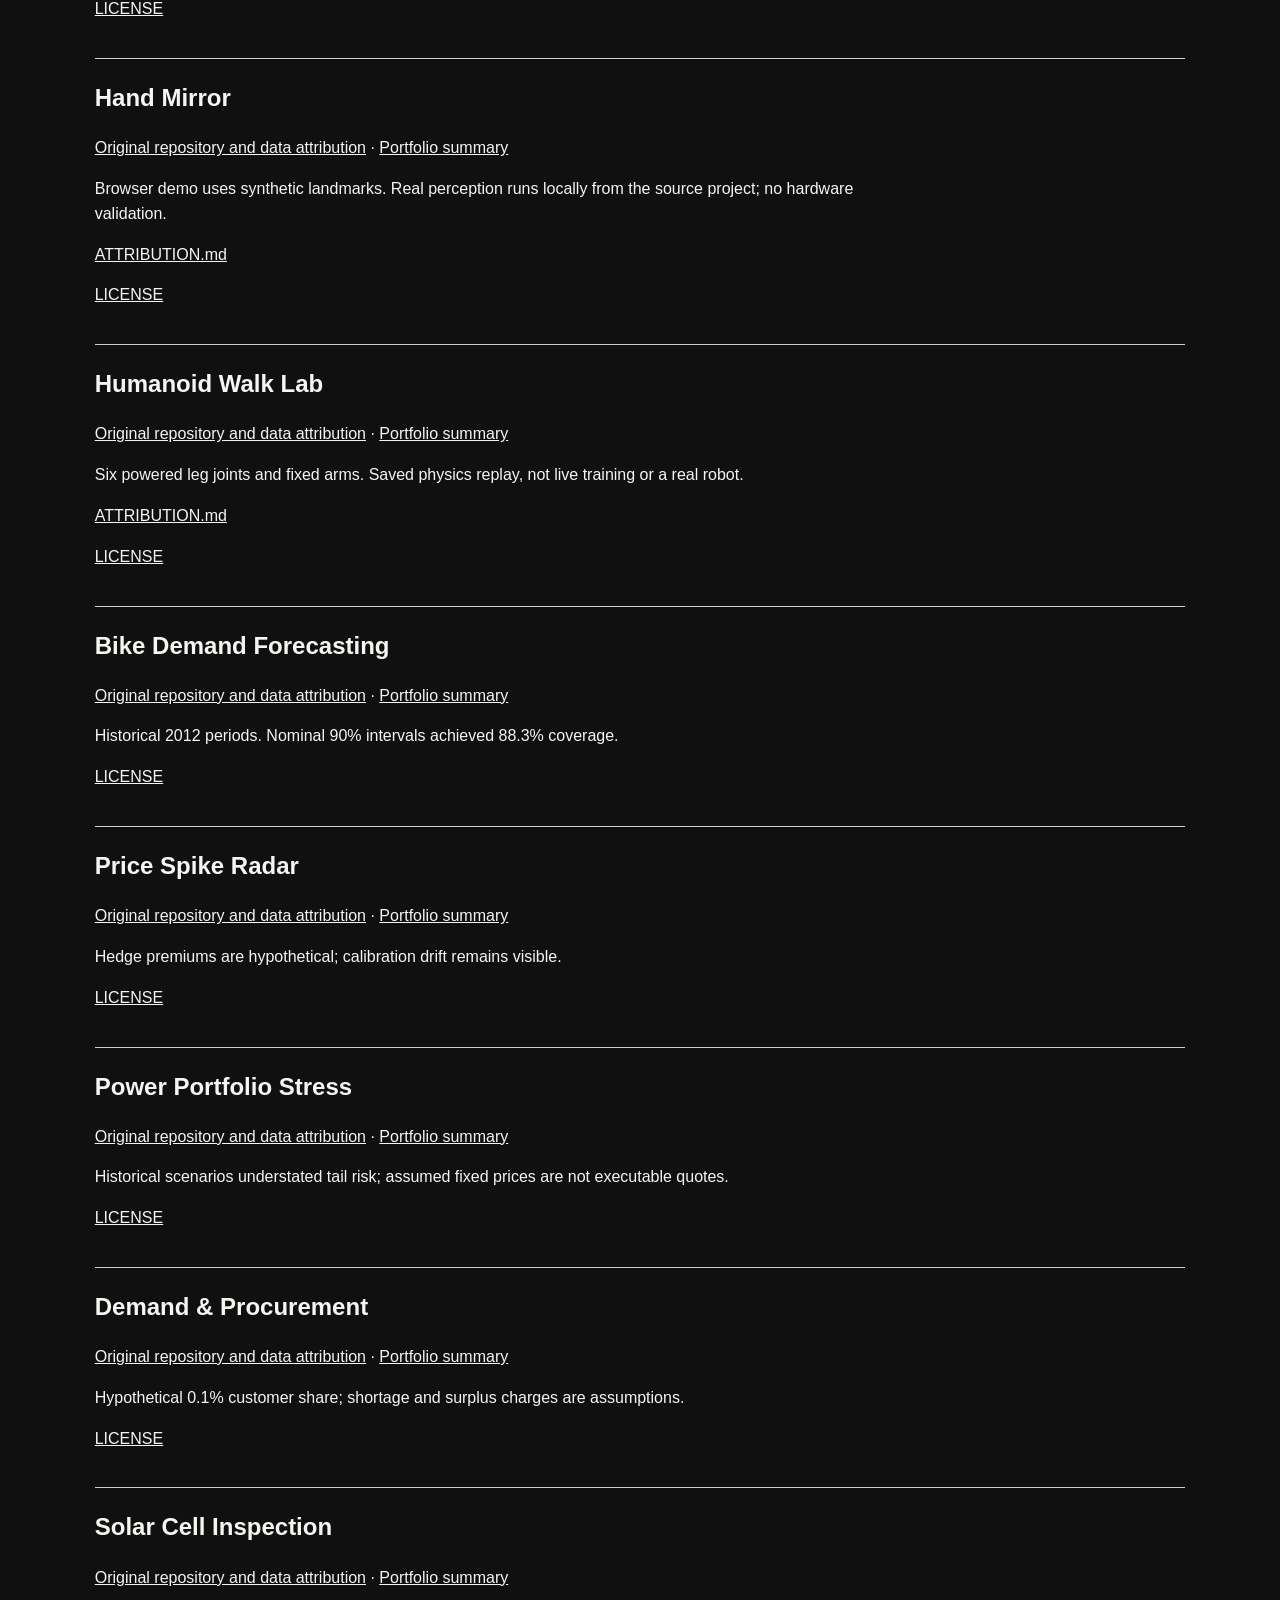
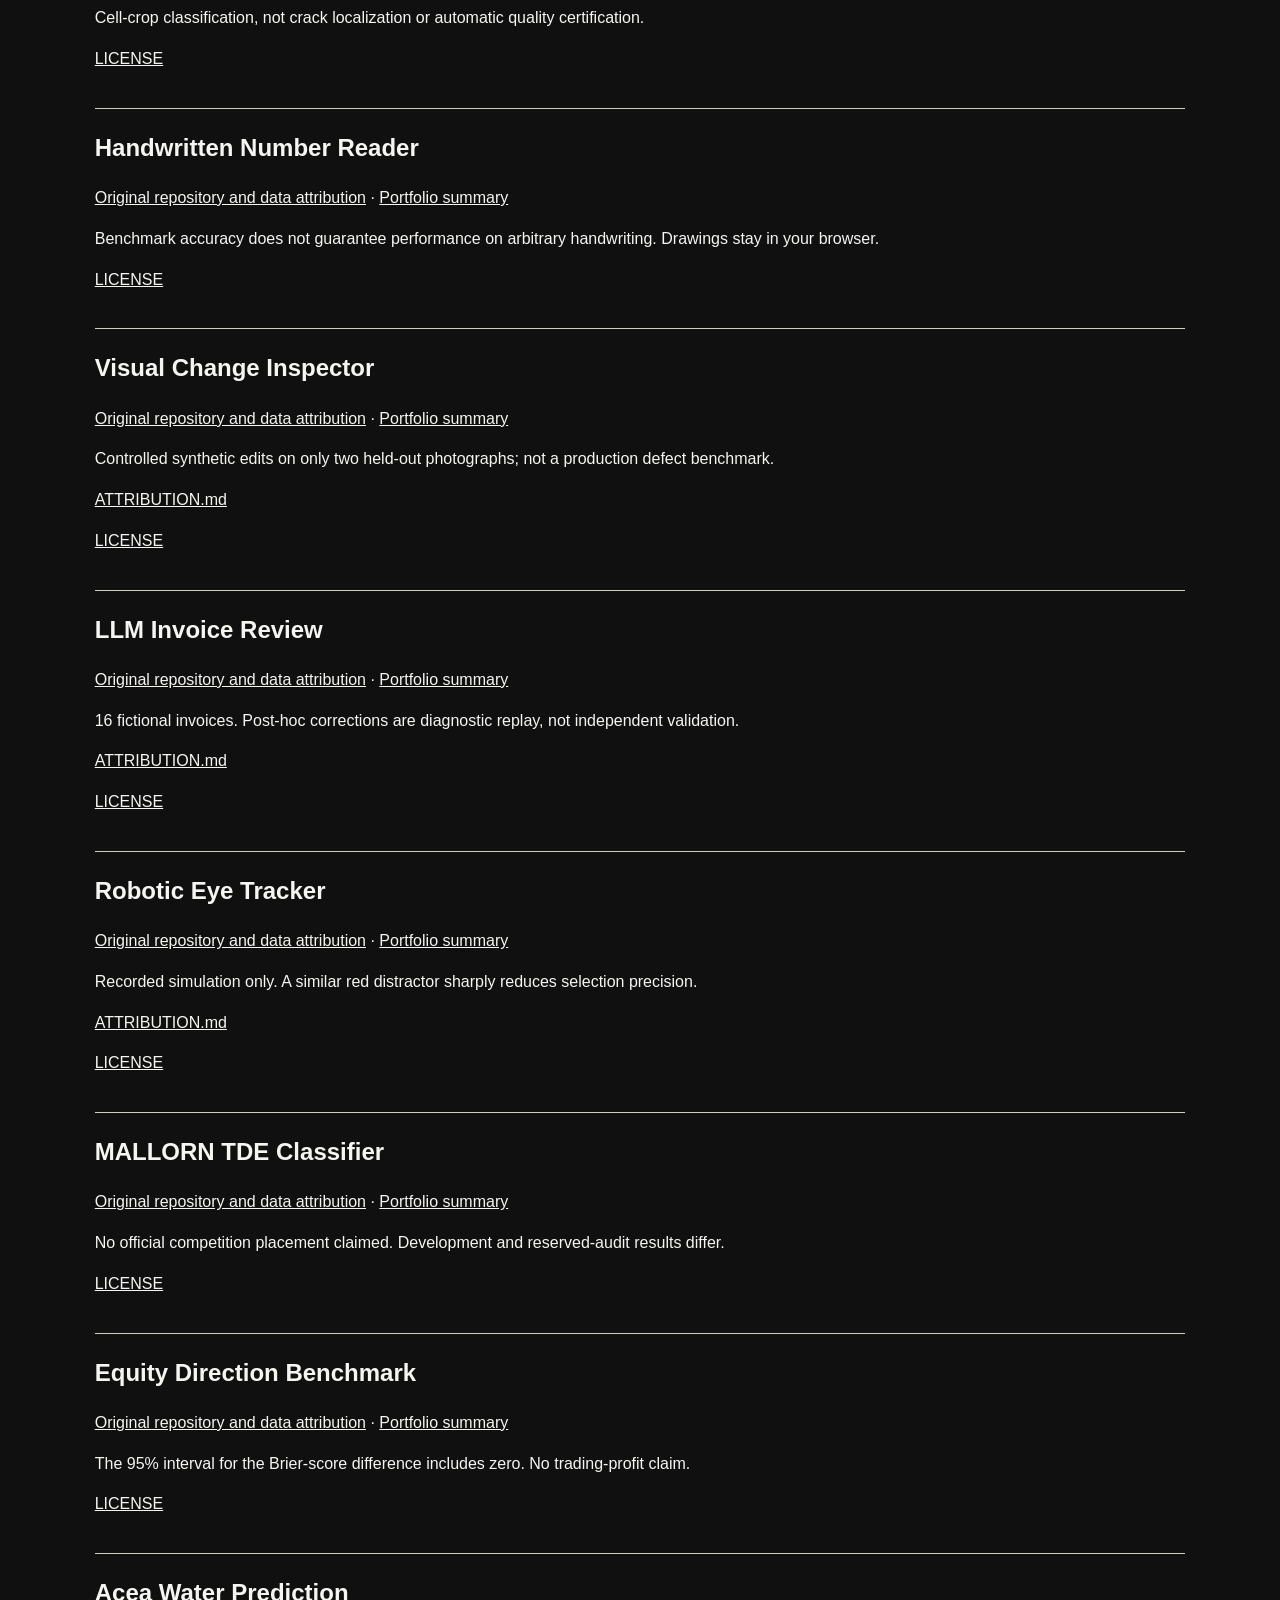
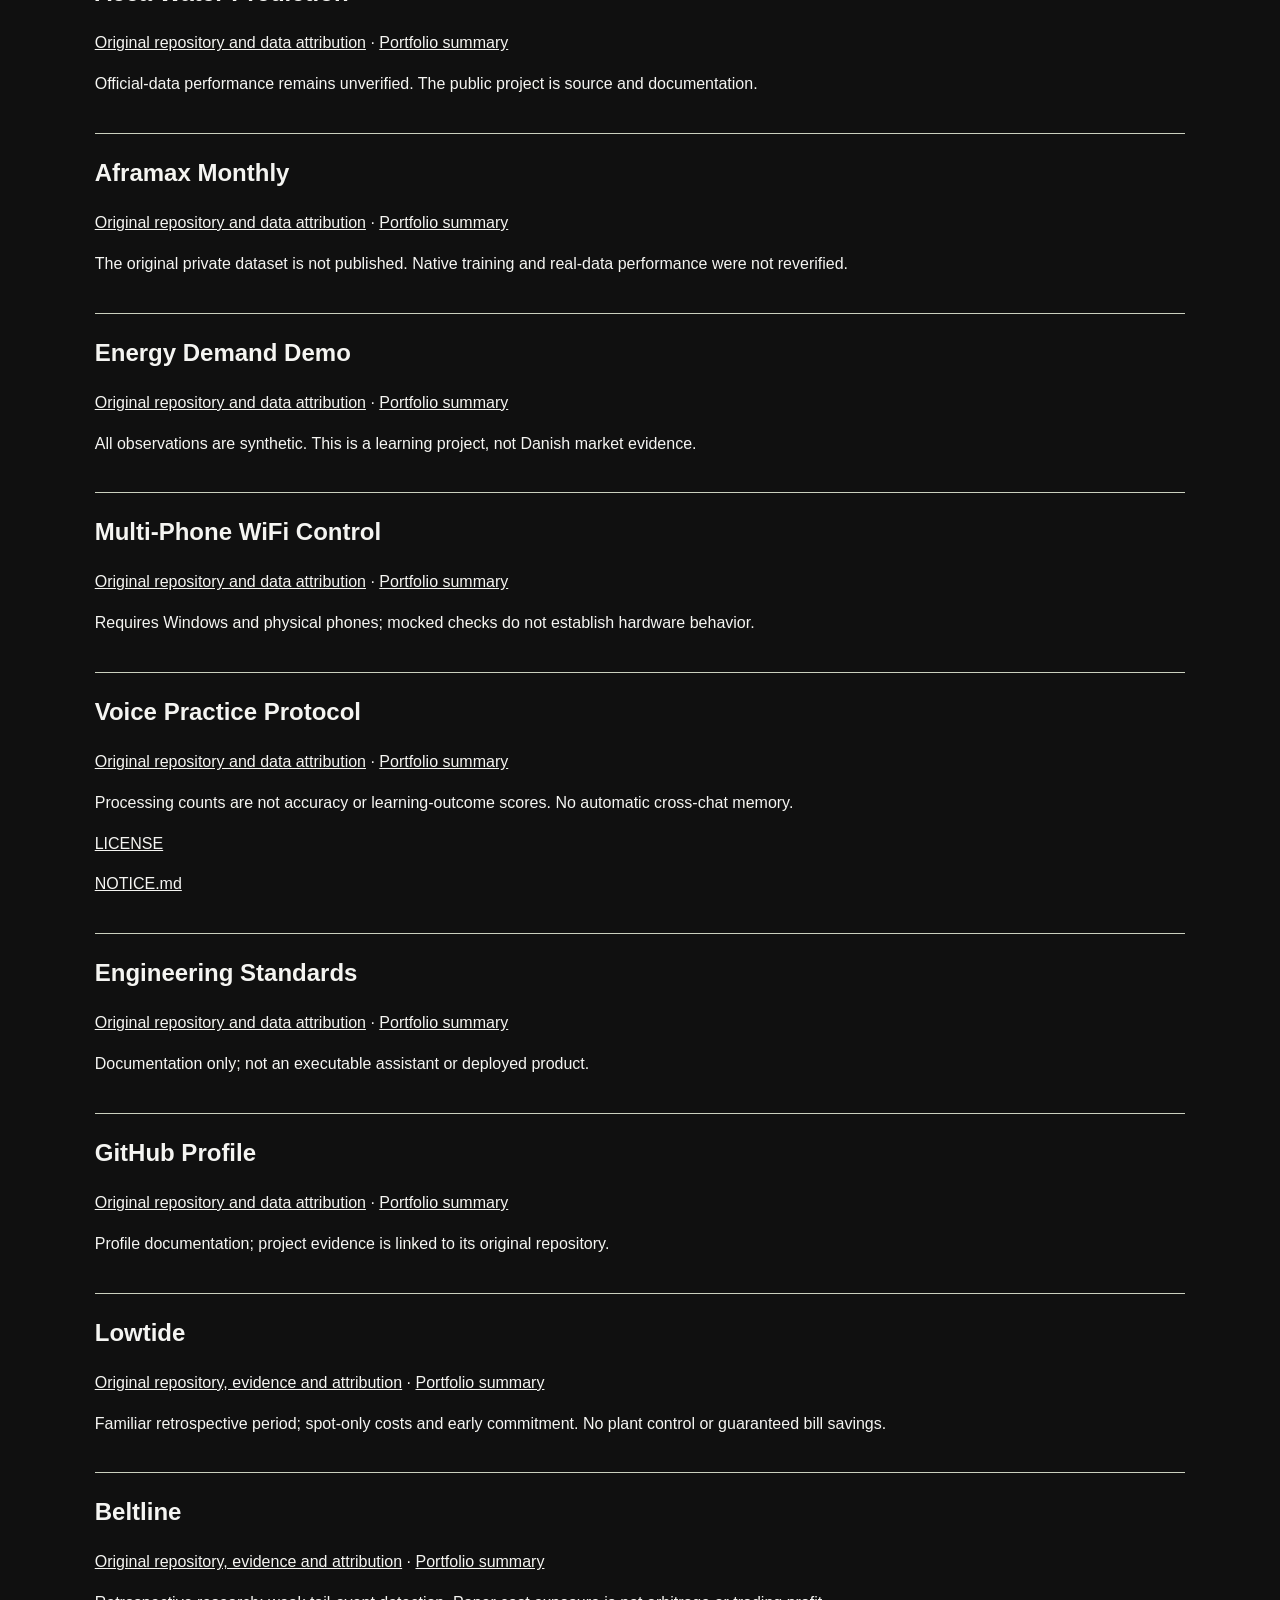
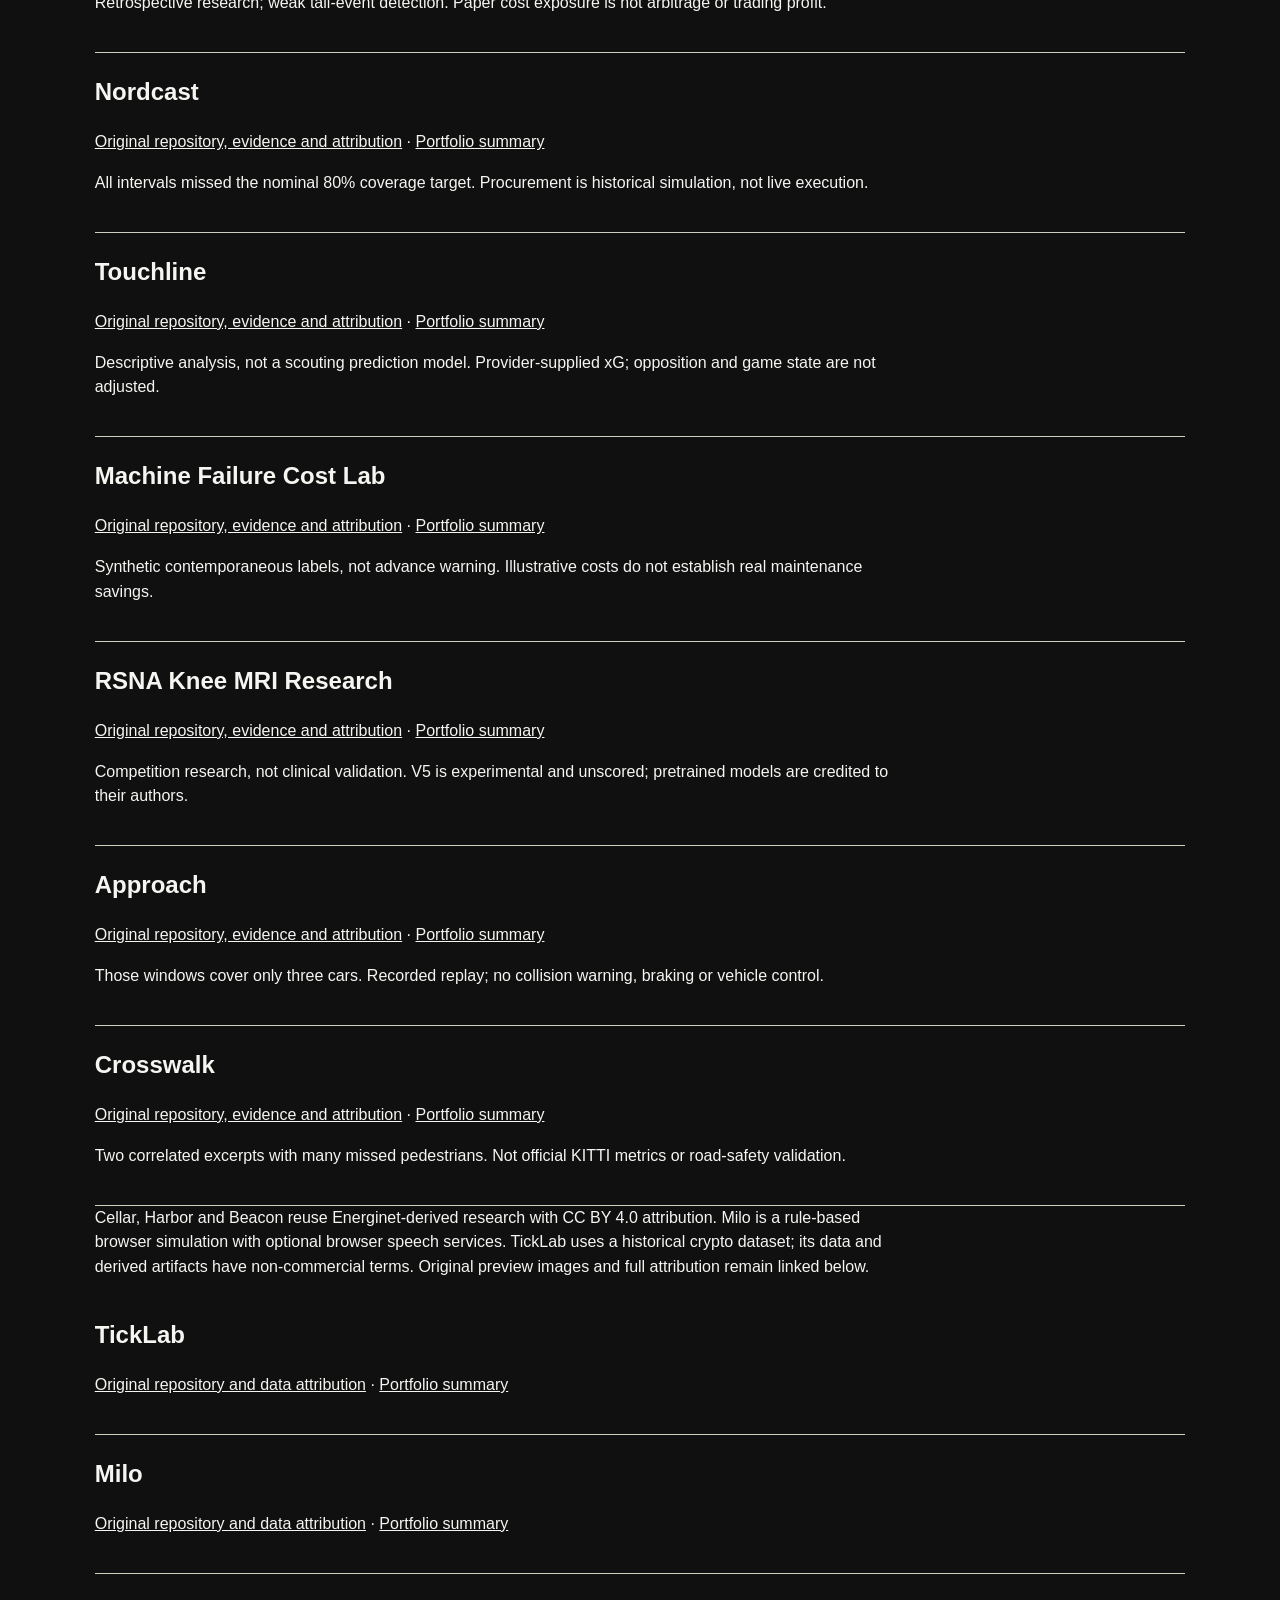
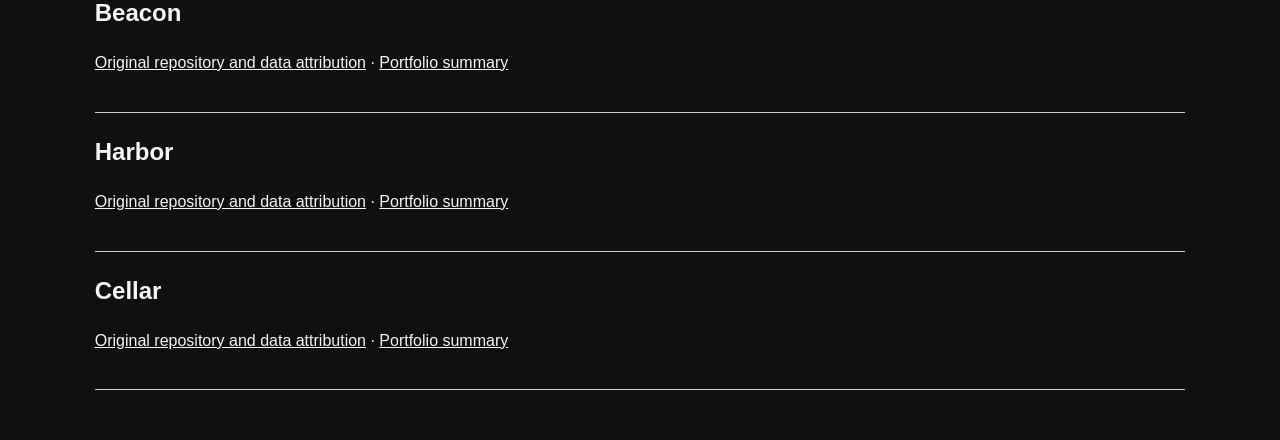
==== commit 4333246c: "Fix overlapping project links and add five new portfolio projects" ====
--- a/attribution.html
+++ b/attribution.html
@@ -1 +1 @@
-<!doctype html><html lang="en"><meta charset="utf-8"><meta name="viewport" content="width=device-width,initial-scale=1"><title>Sources & credits — Ehsan Cheraghi</title><link rel="stylesheet" href="style.css"><link rel="stylesheet" href="redesign.css"><link rel="stylesheet" href="theme.css"><script src="theme.js"></script><main class="credit-page"><button type="button" id="themeToggle" class="theme-toggle credit-theme" aria-label="Switch to light background"><span aria-hidden="true">☀</span><span class="theme-label">Light</span></button><a href="./">← Portfolio</a><h1>Sources & credits</h1><p>Portfolio updated 25 October 2026. Original saved reports retain their recorded dates. Research previews preserve original outcomes, including failures. Project summaries are available in English, Persian and Danish; original reports remain in English.</p><p>The portfolio and recent project work were developed with OpenAI Codex assistance. This does not imply independent authorship, production deployment, employment results or real-world validation.</p><p>Streetwise uses KITTI imagery (Geiger et al.), CC BY-NC-SA 3.0. Noncommercial research display only; the original attribution is retained. Solar images and other third-party data retain their original terms, linked in each repository.</p><p>The browser hand simulation uses Three.js, MIT: <a href="credits/THREE-LICENSE.txt">license</a>. Its motion is synthetic; no camera or model service is running. Hand-landmarker weights and the external sample photograph are not redistributed.</p><p>New energy studies use Energinet data (CC BY 4.0). Touchline uses StatsBomb Open Data and its original logo under provider terms. Crosswalk and Approach use KITTI-derived imagery under CC BY-NC-SA 3.0 for noncommercial research. Public previews link to the original project sites, retaining their attribution. RSNA community model authors and upstream terms are listed in the source repository; no model weights or medical images are republished here. The CV portrait was edited with AI assistance.</p><p>No custom analytics scripts, tracking cookies, contact form, paid APIs or server-side inference are included. The language preference is saved only in the visitor’s browser. Hosting providers may collect visitor statistics and maintain access logs. Contact links open external providers.</p><article><h2>PowerTrade</h2><p><a href="https://github.com/Ehsan-Ch/danish-electricity-price-forecasting">Original repository and data attribution</a> · <a href="?project=danish-electricity-price-forecasting">Portfolio summary</a></p><p>Historical paper simulation. Prediction intervals covered 79.44%, below the nominal 90%.</p><p><a href="credits/danish-electricity-price-forecasting/LICENSE">LICENSE</a></p></article><article><h2>WindRisk</h2><p><a href="https://github.com/Ehsan-Ch/danish-wind-imbalance-risk">Original repository and data attribution</a> · <a href="?project=danish-wind-imbalance-risk">Portfolio summary</a></p><p>Hypothetical nominations; most intervals missed their nominal coverage target.</p><p><a href="credits/danish-wind-imbalance-risk/LICENSE">LICENSE</a></p></article><article><h2>Evidence Desk</h2><p><a href="https://github.com/Ehsan-Ch/llm-evidence-desk">Original repository and data attribution</a> · <a href="?project=llm-evidence-desk">Portfolio summary</a></p><p>Fictional handbook. The public preview replays saved outputs; it does not call a model.</p><p><a href="credits/llm-evidence-desk/ATTRIBUTION.md">ATTRIBUTION.md</a></p><p><a href="credits/llm-evidence-desk/LICENSE">LICENSE</a></p></article><article><h2>Streetwise</h2><p><a href="https://github.com/Ehsan-Ch/pedestrian-perception-lab">Original repository and data attribution</a> · <a href="?project=pedestrian-perception-lab">Portfolio summary</a></p><p>Sample metrics, not official KITTI AP. No vehicle control or collision prediction.</p><p><a href="credits/pedestrian-perception-lab/ATTRIBUTION.md">ATTRIBUTION.md</a></p><p><a href="credits/pedestrian-perception-lab/LICENSE">LICENSE</a></p></article><article><h2>Hand Mirror</h2><p><a href="https://github.com/Ehsan-Ch/hand-motion-robot-mirror">Original repository and data attribution</a> · <a href="?project=hand-motion-robot-mirror">Portfolio summary</a></p><p>Browser demo uses synthetic landmarks. Real perception runs locally from the source project; no hardware validation.</p><p><a href="credits/hand-motion-robot-mirror/ATTRIBUTION.md">ATTRIBUTION.md</a></p><p><a href="credits/hand-motion-robot-mirror/LICENSE">LICENSE</a></p></article><article><h2>Humanoid Walk Lab</h2><p><a href="https://github.com/Ehsan-Ch/humanoid-walk-lab">Original repository and data attribution</a> · <a href="?project=humanoid-walk-lab">Portfolio summary</a></p><p>Six powered leg joints and fixed arms. Saved physics replay, not live training or a real robot.</p><p><a href="credits/humanoid-walk-lab/ATTRIBUTION.md">ATTRIBUTION.md</a></p><p><a href="credits/humanoid-walk-lab/LICENSE">LICENSE</a></p></article><article><h2>Bike Demand Forecasting</h2><p><a href="https://github.com/Ehsan-Ch/bike-demand-forecasting">Original repository and data attribution</a> · <a href="?project=bike-demand-forecasting">Portfolio summary</a></p><p>Historical 2012 periods. Nominal 90% intervals achieved 88.3% coverage.</p><p><a href="credits/bike-demand-forecasting/LICENSE">LICENSE</a></p></article><article><h2>Price Spike Radar</h2><p><a href="https://github.com/Ehsan-Ch/danish-price-spike-radar">Original repository and data attribution</a> · <a href="?project=danish-price-spike-radar">Portfolio summary</a></p><p>Hedge premiums are hypothetical; calibration drift remains visible.</p><p><a href="credits/danish-price-spike-radar/LICENSE">LICENSE</a></p></article><article><h2>Power Portfolio Stress</h2><p><a href="https://github.com/Ehsan-Ch/danish-power-portfolio-stress">Original repository and data attribution</a> · <a href="?project=danish-power-portfolio-stress">Portfolio summary</a></p><p>Historical scenarios understated tail risk; assumed fixed prices are not executable quotes.</p><p><a href="credits/danish-power-portfolio-stress/LICENSE">LICENSE</a></p></article><article><h2>Demand &amp; Procurement</h2><p><a href="https://github.com/Ehsan-Ch/danish-demand-procurement">Original repository and data attribution</a> · <a href="?project=danish-demand-procurement">Portfolio summary</a></p><p>Hypothetical 0.1% customer share; shortage and surplus charges are assumptions.</p><p><a href="credits/danish-demand-procurement/LICENSE">LICENSE</a></p></article><article><h2>Solar Cell Inspection</h2><p><a href="https://github.com/Ehsan-Ch/solar-cell-inspection">Original repository and data attribution</a> · <a href="?project=solar-cell-inspection">Portfolio summary</a></p><p>Cell-crop classification, not crack localization or automatic quality certification.</p><p><a href="credits/solar-cell-inspection/LICENSE">LICENSE</a></p></article><article><h2>Handwritten Number Reader</h2><p><a href="https://github.com/Ehsan-Ch/handwritten-number-reader">Original repository and data attribution</a> · <a href="?project=handwritten-number-reader">Portfolio summary</a></p><p>Benchmark accuracy does not guarantee performance on arbitrary handwriting. Drawings stay in your browser.</p><p><a href="credits/handwritten-number-reader/LICENSE">LICENSE</a></p></article><article><h2>Visual Change Inspector</h2><p><a href="https://github.com/Ehsan-Ch/visual-change-inspector">Original repository and data attribution</a> · <a href="?project=visual-change-inspector">Portfolio summary</a></p><p>Controlled synthetic edits on only two held-out photographs; not a production defect benchmark.</p><p><a href="credits/visual-change-inspector/ATTRIBUTION.md">ATTRIBUTION.md</a></p><p><a href="credits/visual-change-inspector/LICENSE">LICENSE</a></p></article><article><h2>LLM Invoice Review</h2><p><a href="https://github.com/Ehsan-Ch/llm-invoice-review">Original repository and data attribution</a> · <a href="?project=llm-invoice-review">Portfolio summary</a></p><p>16 fictional invoices. Post-hoc corrections are diagnostic replay, not independent validation.</p><p><a href="credits/llm-invoice-review/ATTRIBUTION.md">ATTRIBUTION.md</a></p><p><a href="credits/llm-invoice-review/LICENSE">LICENSE</a></p></article><article><h2>Robotic Eye Tracker</h2><p><a href="https://github.com/Ehsan-Ch/robotic-eye-tracker">Original repository and data attribution</a> · <a href="?project=robotic-eye-tracker">Portfolio summary</a></p><p>Recorded simulation only. A similar red distractor sharply reduces selection precision.</p><p><a href="credits/robotic-eye-tracker/ATTRIBUTION.md">ATTRIBUTION.md</a></p><p><a href="credits/robotic-eye-tracker/LICENSE">LICENSE</a></p></article><article><h2>MALLORN TDE Classifier</h2><p><a href="https://github.com/Ehsan-Ch/mallorn-tde-classifier">Original repository and data attribution</a> · <a href="?project=mallorn-tde-classifier">Portfolio summary</a></p><p>No official competition placement claimed. Development and reserved-audit results differ.</p><p><a href="credits/mallorn-tde-classifier/LICENSE">LICENSE</a></p></article><article><h2>Equity Direction Benchmark</h2><p><a href="https://github.com/Ehsan-Ch/equity-direction-benchmark">Original repository and data attribution</a> · <a href="?project=equity-direction-benchmark">Portfolio summary</a></p><p>The 95% interval for the Brier-score difference includes zero. No trading-profit claim.</p><p><a href="credits/equity-direction-benchmark/LICENSE">LICENSE</a></p></article><article><h2>Acea Water Prediction</h2><p><a href="https://github.com/Ehsan-Ch/Acea-Water-Prediction">Original repository and data attribution</a> · <a href="?project=Acea-Water-Prediction">Portfolio summary</a></p><p>Official-data performance remains unverified. The public project is source and documentation.</p></article><article><h2>Aframax Monthly</h2><p><a href="https://github.com/Ehsan-Ch/Aframax-Monthly">Original repository and data attribution</a> · <a href="?project=Aframax-Monthly">Portfolio summary</a></p><p>The original private dataset is not published. Native training and real-data performance were not reverified.</p></article><article><h2>Energy Demand Demo</h2><p><a href="https://github.com/Ehsan-Ch/energy-demand-forecasting-demo">Original repository and data attribution</a> · <a href="?project=energy-demand-forecasting-demo">Portfolio summary</a></p><p>All observations are synthetic. This is a learning project, not Danish market evidence.</p></article><article><h2>Multi-Phone WiFi Control</h2><p><a href="https://github.com/Ehsan-Ch/Multi-Phone-WiFi-Control-System">Original repository and data attribution</a> · <a href="?project=Multi-Phone-WiFi-Control-System">Portfolio summary</a></p><p>Requires Windows and physical phones; mocked checks do not establish hardware behavior.</p></article><article><h2>Voice Practice Protocol</h2><p><a href="https://github.com/Ehsan-Ch/504-words-voice-practice">Original repository and data attribution</a> · <a href="?project=504-words-voice-practice">Portfolio summary</a></p><p>Processing counts are not accuracy or learning-outcome scores. No automatic cross-chat memory.</p><p><a href="credits/504-words-voice-practice/LICENSE">LICENSE</a></p><p><a href="credits/504-words-voice-practice/NOTICE.md">NOTICE.md</a></p></article><article><h2>Engineering Standards</h2><p><a href="https://github.com/Ehsan-Ch/engineering-copilot-knowledge">Original repository and data attribution</a> · <a href="?project=engineering-copilot-knowledge">Portfolio summary</a></p><p>Documentation only; not an executable assistant or deployed product.</p></article><article><h2>GitHub Profile</h2><p><a href="https://github.com/Ehsan-Ch/Ehsan-Ch">Original repository and data attribution</a> · <a href="?project=Ehsan-Ch">Portfolio summary</a></p><p>Profile documentation; project evidence is linked to its original repository.</p></article><article><h2>Lowtide</h2><p><a href="https://github.com/Ehsan-Ch/danish-flex-load-lab">Original repository, evidence and attribution</a> · <a href="?project=danish-flex-load-lab">Portfolio summary</a></p><p>Familiar retrospective period; spot-only costs and early commitment. No plant control or guaranteed bill savings.</p></article><article><h2>Beltline</h2><p><a href="https://github.com/Ehsan-Ch/danish-spread-risk-lab">Original repository, evidence and attribution</a> · <a href="?project=danish-spread-risk-lab">Portfolio summary</a></p><p>Retrospective research; weak tail-event detection. Paper cost exposure is not arbitrage or trading profit.</p></article><article><h2>Nordcast</h2><p><a href="https://github.com/Ehsan-Ch/danish-power-forecast-lab">Original repository, evidence and attribution</a> · <a href="?project=danish-power-forecast-lab">Portfolio summary</a></p><p>All intervals missed the nominal 80% coverage target. Procurement is historical simulation, not live execution.</p></article><article><h2>Touchline</h2><p><a href="https://github.com/Ehsan-Ch/football-player-lab">Original repository, evidence and attribution</a> · <a href="?project=football-player-lab">Portfolio summary</a></p><p>Descriptive analysis, not a scouting prediction model. Provider-supplied xG; opposition and game state are not adjusted.</p></article><article><h2>Machine Failure Cost Lab</h2><p><a href="https://github.com/Ehsan-Ch/machine-failure-cost-lab">Original repository, evidence and attribution</a> · <a href="?project=machine-failure-cost-lab">Portfolio summary</a></p><p>Synthetic contemporaneous labels, not advance warning. Illustrative costs do not establish real maintenance savings.</p></article><article><h2>RSNA Knee MRI Research</h2><p><a href="https://github.com/Ehsan-Ch/rsna-knee-abnormality-detection">Original repository, evidence and attribution</a> · <a href="?project=rsna-knee-abnormality-detection">Portfolio summary</a></p><p>Competition research, not clinical validation. V5 is experimental and unscored; pretrained models are credited to their authors.</p></article><article><h2>Approach</h2><p><a href="https://github.com/Ehsan-Ch/vehicle-looming-lab">Original repository, evidence and attribution</a> · <a href="?project=vehicle-looming-lab">Portfolio summary</a></p><p>Those windows cover only three cars. Recorded replay; no collision warning, braking or vehicle control.</p></article><article><h2>Crosswalk</h2><p><a href="https://github.com/Ehsan-Ch/pedestrian-motion-lab">Original repository, evidence and attribution</a> · <a href="?project=pedestrian-motion-lab">Portfolio summary</a></p><p>Two correlated excerpts with many missed pedestrians. Not official KITTI metrics or road-safety validation.</p></article></main></html>+<!doctype html><html lang="en"><meta charset="utf-8"><meta name="viewport" content="width=device-width,initial-scale=1"><title>Sources & credits — Ehsan Cheraghi</title><link rel="stylesheet" href="style.css"><link rel="stylesheet" href="redesign.css"><link rel="stylesheet" href="theme.css"><script src="theme.js"></script><main class="credit-page"><button type="button" id="themeToggle" class="theme-toggle credit-theme" aria-label="Switch to light background"><span aria-hidden="true">☀</span><span class="theme-label">Light</span></button><a href="./">← Portfolio</a><h1>Sources & credits</h1><p>Portfolio updated 2 November 2026. Original saved reports retain their recorded dates. Research previews preserve original outcomes, including failures. Project summaries are available in English, Persian and Danish; original reports remain in English.</p><p>The portfolio and recent project work were developed with OpenAI Codex assistance. This does not imply independent authorship, production deployment, employment results or real-world validation.</p><p>Streetwise uses KITTI imagery (Geiger et al.), CC BY-NC-SA 3.0. Noncommercial research display only; the original attribution is retained. Solar images and other third-party data retain their original terms, linked in each repository.</p><p>The browser hand simulation uses Three.js, MIT: <a href="credits/THREE-LICENSE.txt">license</a>. Its motion is synthetic; no camera or model service is running. Hand-landmarker weights and the external sample photograph are not redistributed.</p><p>New energy studies use Energinet data (CC BY 4.0). Touchline uses StatsBomb Open Data and its original logo under provider terms. Crosswalk and Approach use KITTI-derived imagery under CC BY-NC-SA 3.0 for noncommercial research. Public previews link to the original project sites, retaining their attribution. RSNA community model authors and upstream terms are listed in the source repository; no model weights or medical images are republished here. The CV portrait was edited with AI assistance.</p><p>No custom analytics scripts, tracking cookies, contact form, paid APIs or server-side inference are included. The language preference is saved only in the visitor’s browser. Hosting providers may collect visitor statistics and maintain access logs. Contact links open external providers.</p><article><h2>PowerTrade</h2><p><a href="https://github.com/Ehsan-Ch/danish-electricity-price-forecasting">Original repository and data attribution</a> · <a href="?project=danish-electricity-price-forecasting">Portfolio summary</a></p><p>Historical paper simulation. Prediction intervals covered 79.44%, below the nominal 90%.</p><p><a href="credits/danish-electricity-price-forecasting/LICENSE">LICENSE</a></p></article><article><h2>WindRisk</h2><p><a href="https://github.com/Ehsan-Ch/danish-wind-imbalance-risk">Original repository and data attribution</a> · <a href="?project=danish-wind-imbalance-risk">Portfolio summary</a></p><p>Hypothetical nominations; most intervals missed their nominal coverage target.</p><p><a href="credits/danish-wind-imbalance-risk/LICENSE">LICENSE</a></p></article><article><h2>Evidence Desk</h2><p><a href="https://github.com/Ehsan-Ch/llm-evidence-desk">Original repository and data attribution</a> · <a href="?project=llm-evidence-desk">Portfolio summary</a></p><p>Fictional handbook. The public preview replays saved outputs; it does not call a model.</p><p><a href="credits/llm-evidence-desk/ATTRIBUTION.md">ATTRIBUTION.md</a></p><p><a href="credits/llm-evidence-desk/LICENSE">LICENSE</a></p></article><article><h2>Streetwise</h2><p><a href="https://github.com/Ehsan-Ch/pedestrian-perception-lab">Original repository and data attribution</a> · <a href="?project=pedestrian-perception-lab">Portfolio summary</a></p><p>Sample metrics, not official KITTI AP. No vehicle control or collision prediction.</p><p><a href="credits/pedestrian-perception-lab/ATTRIBUTION.md">ATTRIBUTION.md</a></p><p><a href="credits/pedestrian-perception-lab/LICENSE">LICENSE</a></p></article><article><h2>Hand Mirror</h2><p><a href="https://github.com/Ehsan-Ch/hand-motion-robot-mirror">Original repository and data attribution</a> · <a href="?project=hand-motion-robot-mirror">Portfolio summary</a></p><p>Browser demo uses synthetic landmarks. Real perception runs locally from the source project; no hardware validation.</p><p><a href="credits/hand-motion-robot-mirror/ATTRIBUTION.md">ATTRIBUTION.md</a></p><p><a href="credits/hand-motion-robot-mirror/LICENSE">LICENSE</a></p></article><article><h2>Humanoid Walk Lab</h2><p><a href="https://github.com/Ehsan-Ch/humanoid-walk-lab">Original repository and data attribution</a> · <a href="?project=humanoid-walk-lab">Portfolio summary</a></p><p>Six powered leg joints and fixed arms. Saved physics replay, not live training or a real robot.</p><p><a href="credits/humanoid-walk-lab/ATTRIBUTION.md">ATTRIBUTION.md</a></p><p><a href="credits/humanoid-walk-lab/LICENSE">LICENSE</a></p></article><article><h2>Bike Demand Forecasting</h2><p><a href="https://github.com/Ehsan-Ch/bike-demand-forecasting">Original repository and data attribution</a> · <a href="?project=bike-demand-forecasting">Portfolio summary</a></p><p>Historical 2012 periods. Nominal 90% intervals achieved 88.3% coverage.</p><p><a href="credits/bike-demand-forecasting/LICENSE">LICENSE</a></p></article><article><h2>Price Spike Radar</h2><p><a href="https://github.com/Ehsan-Ch/danish-price-spike-radar">Original repository and data attribution</a> · <a href="?project=danish-price-spike-radar">Portfolio summary</a></p><p>Hedge premiums are hypothetical; calibration drift remains visible.</p><p><a href="credits/danish-price-spike-radar/LICENSE">LICENSE</a></p></article><article><h2>Power Portfolio Stress</h2><p><a href="https://github.com/Ehsan-Ch/danish-power-portfolio-stress">Original repository and data attribution</a> · <a href="?project=danish-power-portfolio-stress">Portfolio summary</a></p><p>Historical scenarios understated tail risk; assumed fixed prices are not executable quotes.</p><p><a href="credits/danish-power-portfolio-stress/LICENSE">LICENSE</a></p></article><article><h2>Demand &amp; Procurement</h2><p><a href="https://github.com/Ehsan-Ch/danish-demand-procurement">Original repository and data attribution</a> · <a href="?project=danish-demand-procurement">Portfolio summary</a></p><p>Hypothetical 0.1% customer share; shortage and surplus charges are assumptions.</p><p><a href="credits/danish-demand-procurement/LICENSE">LICENSE</a></p></article><article><h2>Solar Cell Inspection</h2><p><a href="https://github.com/Ehsan-Ch/solar-cell-inspection">Original repository and data attribution</a> · <a href="?project=solar-cell-inspection">Portfolio summary</a></p><p>Cell-crop classification, not crack localization or automatic quality certification.</p><p><a href="credits/solar-cell-inspection/LICENSE">LICENSE</a></p></article><article><h2>Handwritten Number Reader</h2><p><a href="https://github.com/Ehsan-Ch/handwritten-number-reader">Original repository and data attribution</a> · <a href="?project=handwritten-number-reader">Portfolio summary</a></p><p>Benchmark accuracy does not guarantee performance on arbitrary handwriting. Drawings stay in your browser.</p><p><a href="credits/handwritten-number-reader/LICENSE">LICENSE</a></p></article><article><h2>Visual Change Inspector</h2><p><a href="https://github.com/Ehsan-Ch/visual-change-inspector">Original repository and data attribution</a> · <a href="?project=visual-change-inspector">Portfolio summary</a></p><p>Controlled synthetic edits on only two held-out photographs; not a production defect benchmark.</p><p><a href="credits/visual-change-inspector/ATTRIBUTION.md">ATTRIBUTION.md</a></p><p><a href="credits/visual-change-inspector/LICENSE">LICENSE</a></p></article><article><h2>LLM Invoice Review</h2><p><a href="https://github.com/Ehsan-Ch/llm-invoice-review">Original repository and data attribution</a> · <a href="?project=llm-invoice-review">Portfolio summary</a></p><p>16 fictional invoices. Post-hoc corrections are diagnostic replay, not independent validation.</p><p><a href="credits/llm-invoice-review/ATTRIBUTION.md">ATTRIBUTION.md</a></p><p><a href="credits/llm-invoice-review/LICENSE">LICENSE</a></p></article><article><h2>Robotic Eye Tracker</h2><p><a href="https://github.com/Ehsan-Ch/robotic-eye-tracker">Original repository and data attribution</a> · <a href="?project=robotic-eye-tracker">Portfolio summary</a></p><p>Recorded simulation only. A similar red distractor sharply reduces selection precision.</p><p><a href="credits/robotic-eye-tracker/ATTRIBUTION.md">ATTRIBUTION.md</a></p><p><a href="credits/robotic-eye-tracker/LICENSE">LICENSE</a></p></article><article><h2>MALLORN TDE Classifier</h2><p><a href="https://github.com/Ehsan-Ch/mallorn-tde-classifier">Original repository and data attribution</a> · <a href="?project=mallorn-tde-classifier">Portfolio summary</a></p><p>No official competition placement claimed. Development and reserved-audit results differ.</p><p><a href="credits/mallorn-tde-classifier/LICENSE">LICENSE</a></p></article><article><h2>Equity Direction Benchmark</h2><p><a href="https://github.com/Ehsan-Ch/equity-direction-benchmark">Original repository and data attribution</a> · <a href="?project=equity-direction-benchmark">Portfolio summary</a></p><p>The 95% interval for the Brier-score difference includes zero. No trading-profit claim.</p><p><a href="credits/equity-direction-benchmark/LICENSE">LICENSE</a></p></article><article><h2>Acea Water Prediction</h2><p><a href="https://github.com/Ehsan-Ch/Acea-Water-Prediction">Original repository and data attribution</a> · <a href="?project=Acea-Water-Prediction">Portfolio summary</a></p><p>Official-data performance remains unverified. The public project is source and documentation.</p></article><article><h2>Aframax Monthly</h2><p><a href="https://github.com/Ehsan-Ch/Aframax-Monthly">Original repository and data attribution</a> · <a href="?project=Aframax-Monthly">Portfolio summary</a></p><p>The original private dataset is not published. Native training and real-data performance were not reverified.</p></article><article><h2>Energy Demand Demo</h2><p><a href="https://github.com/Ehsan-Ch/energy-demand-forecasting-demo">Original repository and data attribution</a> · <a href="?project=energy-demand-forecasting-demo">Portfolio summary</a></p><p>All observations are synthetic. This is a learning project, not Danish market evidence.</p></article><article><h2>Multi-Phone WiFi Control</h2><p><a href="https://github.com/Ehsan-Ch/Multi-Phone-WiFi-Control-System">Original repository and data attribution</a> · <a href="?project=Multi-Phone-WiFi-Control-System">Portfolio summary</a></p><p>Requires Windows and physical phones; mocked checks do not establish hardware behavior.</p></article><article><h2>Voice Practice Protocol</h2><p><a href="https://github.com/Ehsan-Ch/504-words-voice-practice">Original repository and data attribution</a> · <a href="?project=504-words-voice-practice">Portfolio summary</a></p><p>Processing counts are not accuracy or learning-outcome scores. No automatic cross-chat memory.</p><p><a href="credits/504-words-voice-practice/LICENSE">LICENSE</a></p><p><a href="credits/504-words-voice-practice/NOTICE.md">NOTICE.md</a></p></article><article><h2>Engineering Standards</h2><p><a href="https://github.com/Ehsan-Ch/engineering-copilot-knowledge">Original repository and data attribution</a> · <a href="?project=engineering-copilot-knowledge">Portfolio summary</a></p><p>Documentation only; not an executable assistant or deployed product.</p></article><article><h2>GitHub Profile</h2><p><a href="https://github.com/Ehsan-Ch/Ehsan-Ch">Original repository and data attribution</a> · <a href="?project=Ehsan-Ch">Portfolio summary</a></p><p>Profile documentation; project evidence is linked to its original repository.</p></article><article><h2>Lowtide</h2><p><a href="https://github.com/Ehsan-Ch/danish-flex-load-lab">Original repository, evidence and attribution</a> · <a href="?project=danish-flex-load-lab">Portfolio summary</a></p><p>Familiar retrospective period; spot-only costs and early commitment. No plant control or guaranteed bill savings.</p></article><article><h2>Beltline</h2><p><a href="https://github.com/Ehsan-Ch/danish-spread-risk-lab">Original repository, evidence and attribution</a> · <a href="?project=danish-spread-risk-lab">Portfolio summary</a></p><p>Retrospective research; weak tail-event detection. Paper cost exposure is not arbitrage or trading profit.</p></article><article><h2>Nordcast</h2><p><a href="https://github.com/Ehsan-Ch/danish-power-forecast-lab">Original repository, evidence and attribution</a> · <a href="?project=danish-power-forecast-lab">Portfolio summary</a></p><p>All intervals missed the nominal 80% coverage target. Procurement is historical simulation, not live execution.</p></article><article><h2>Touchline</h2><p><a href="https://github.com/Ehsan-Ch/football-player-lab">Original repository, evidence and attribution</a> · <a href="?project=football-player-lab">Portfolio summary</a></p><p>Descriptive analysis, not a scouting prediction model. Provider-supplied xG; opposition and game state are not adjusted.</p></article><article><h2>Machine Failure Cost Lab</h2><p><a href="https://github.com/Ehsan-Ch/machine-failure-cost-lab">Original repository, evidence and attribution</a> · <a href="?project=machine-failure-cost-lab">Portfolio summary</a></p><p>Synthetic contemporaneous labels, not advance warning. Illustrative costs do not establish real maintenance savings.</p></article><article><h2>RSNA Knee MRI Research</h2><p><a href="https://github.com/Ehsan-Ch/rsna-knee-abnormality-detection">Original repository, evidence and attribution</a> · <a href="?project=rsna-knee-abnormality-detection">Portfolio summary</a></p><p>Competition research, not clinical validation. V5 is experimental and unscored; pretrained models are credited to their authors.</p></article><article><h2>Approach</h2><p><a href="https://github.com/Ehsan-Ch/vehicle-looming-lab">Original repository, evidence and attribution</a> · <a href="?project=vehicle-looming-lab">Portfolio summary</a></p><p>Those windows cover only three cars. Recorded replay; no collision warning, braking or vehicle control.</p></article><article><h2>Crosswalk</h2><p><a href="https://github.com/Ehsan-Ch/pedestrian-motion-lab">Original repository, evidence and attribution</a> · <a href="?project=pedestrian-motion-lab">Portfolio summary</a></p><p>Two correlated excerpts with many missed pedestrians. Not official KITTI metrics or road-safety validation.</p></article><p>Cellar, Harbor and Beacon reuse Energinet-derived research with CC BY 4.0 attribution. Milo is a rule-based browser simulation with optional browser speech services. TickLab uses a historical crypto dataset; its data and derived artifacts have non-commercial terms. Original preview images and full attribution remain linked below.</p><article><h2>TickLab</h2><p><a href="https://github.com/Ehsan-Ch/tick-calibration-lab">Original repository and data attribution</a> · <a href="?project=tick-calibration-lab">Portfolio summary</a></p></article><article><h2>Milo</h2><p><a href="https://github.com/Ehsan-Ch/talking-robot-lab">Original repository and data attribution</a> · <a href="?project=talking-robot-lab">Portfolio summary</a></p></article><article><h2>Beacon</h2><p><a href="https://github.com/Ehsan-Ch/danish-forecast-reliability-lab">Original repository and data attribution</a> · <a href="?project=danish-forecast-reliability-lab">Portfolio summary</a></p></article><article><h2>Harbor</h2><p><a href="https://github.com/Ehsan-Ch/danish-procurement-risk-lab">Original repository and data attribution</a> · <a href="?project=danish-procurement-risk-lab">Portfolio summary</a></p></article><article><h2>Cellar</h2><p><a href="https://github.com/Ehsan-Ch/danish-battery-dispatch-lab">Original repository and data attribution</a> · <a href="?project=danish-battery-dispatch-lab">Portfolio summary</a></p></article></main></html>
--- a/redesign.css
+++ b/redesign.css
@@ -8,3 +8,16 @@
 
 @media(max-width:680px){.card-number{right:4%}.project-card:nth-child(2n) .card-number{left:4%}.hero h1{font-size:10.4vw}.credit-page{padding-block:50px}}
 @media(max-width:680px){html:lang(da) .hero h1{font-size:9.5vw}}
+
+/* Keep labels, titles and circular links in separate layout cells at every width. */
+.project-card{display:grid;grid-template-columns:minmax(0,1fr) auto;gap:20px;width:86%;padding-top:0}
+.project-card:nth-child(2n){margin-inline-start:14%}
+.project-card .card-meta,.project-card:nth-child(2n) .card-meta,[dir=rtl] .project-card .card-meta{position:static;writing-mode:horizontal-tb;flex-direction:row;flex-wrap:wrap;align-items:center;gap:10px 20px;grid-column:1;grid-row:1}
+.project-card .card-number,.project-card:nth-child(2n) .card-number{position:static;grid-column:2;grid-row:1;writing-mode:horizontal-tb;font-size:28px;letter-spacing:-1px;z-index:auto;align-self:center}
+.project-card .card-image-link,.project-card:nth-child(2n) .card-image-link{grid-column:1/-1;grid-row:2;width:100%;margin:0}
+.card-body{grid-column:1/-1;display:grid;grid-template-columns:minmax(0,1fr) 120px;column-gap:32px;row-gap:20px;align-items:start}
+.project-card .card-body h3,.project-card:nth-child(2n) .card-body h3{grid-column:1;grid-row:1;margin:0;max-width:100%;font-size:clamp(32px,5.2vw,80px);line-height:1.06;letter-spacing:-2px;min-width:0}
+.project-card .card-body .project-circle,.project-card:nth-child(2n) .card-body .project-circle{position:static;grid-column:2;grid-row:1/3;width:120px;height:120px;margin:0;padding:18px;align-self:start;justify-self:end}
+.project-card .card-body .card-description,.project-card:nth-child(2n) .card-body .card-description{grid-column:1;grid-row:2;max-width:100%;margin:0;padding:0;min-width:0}
+@media(max-width:1000px){.project-card{width:94%}.project-card:nth-child(2n){margin-inline-start:6%}.card-body{grid-template-columns:minmax(0,1fr) 100px;column-gap:24px}.project-card .card-body .project-circle,.project-card:nth-child(2n) .card-body .project-circle{width:100px;height:100px;padding:12px}}
+@media(max-width:680px){.project-card{width:100%;gap:16px}.project-card:nth-child(2n){margin-inline-start:0}.card-body{grid-template-columns:minmax(0,1fr) 74px;column-gap:16px;row-gap:16px}.project-card .card-body h3,.project-card:nth-child(2n) .card-body h3{font-size:clamp(27px,7vw,46px);letter-spacing:-1px}.project-card .card-body .project-circle,.project-card:nth-child(2n) .card-body .project-circle{grid-row:1;width:74px;height:74px;padding:8px}.project-card .card-body .card-description,.project-card:nth-child(2n) .card-body .card-description{grid-column:1/-1}.project-circle:hover{transform:rotate(6deg)}[dir=rtl] .project-circle span{font-size:11px}}
